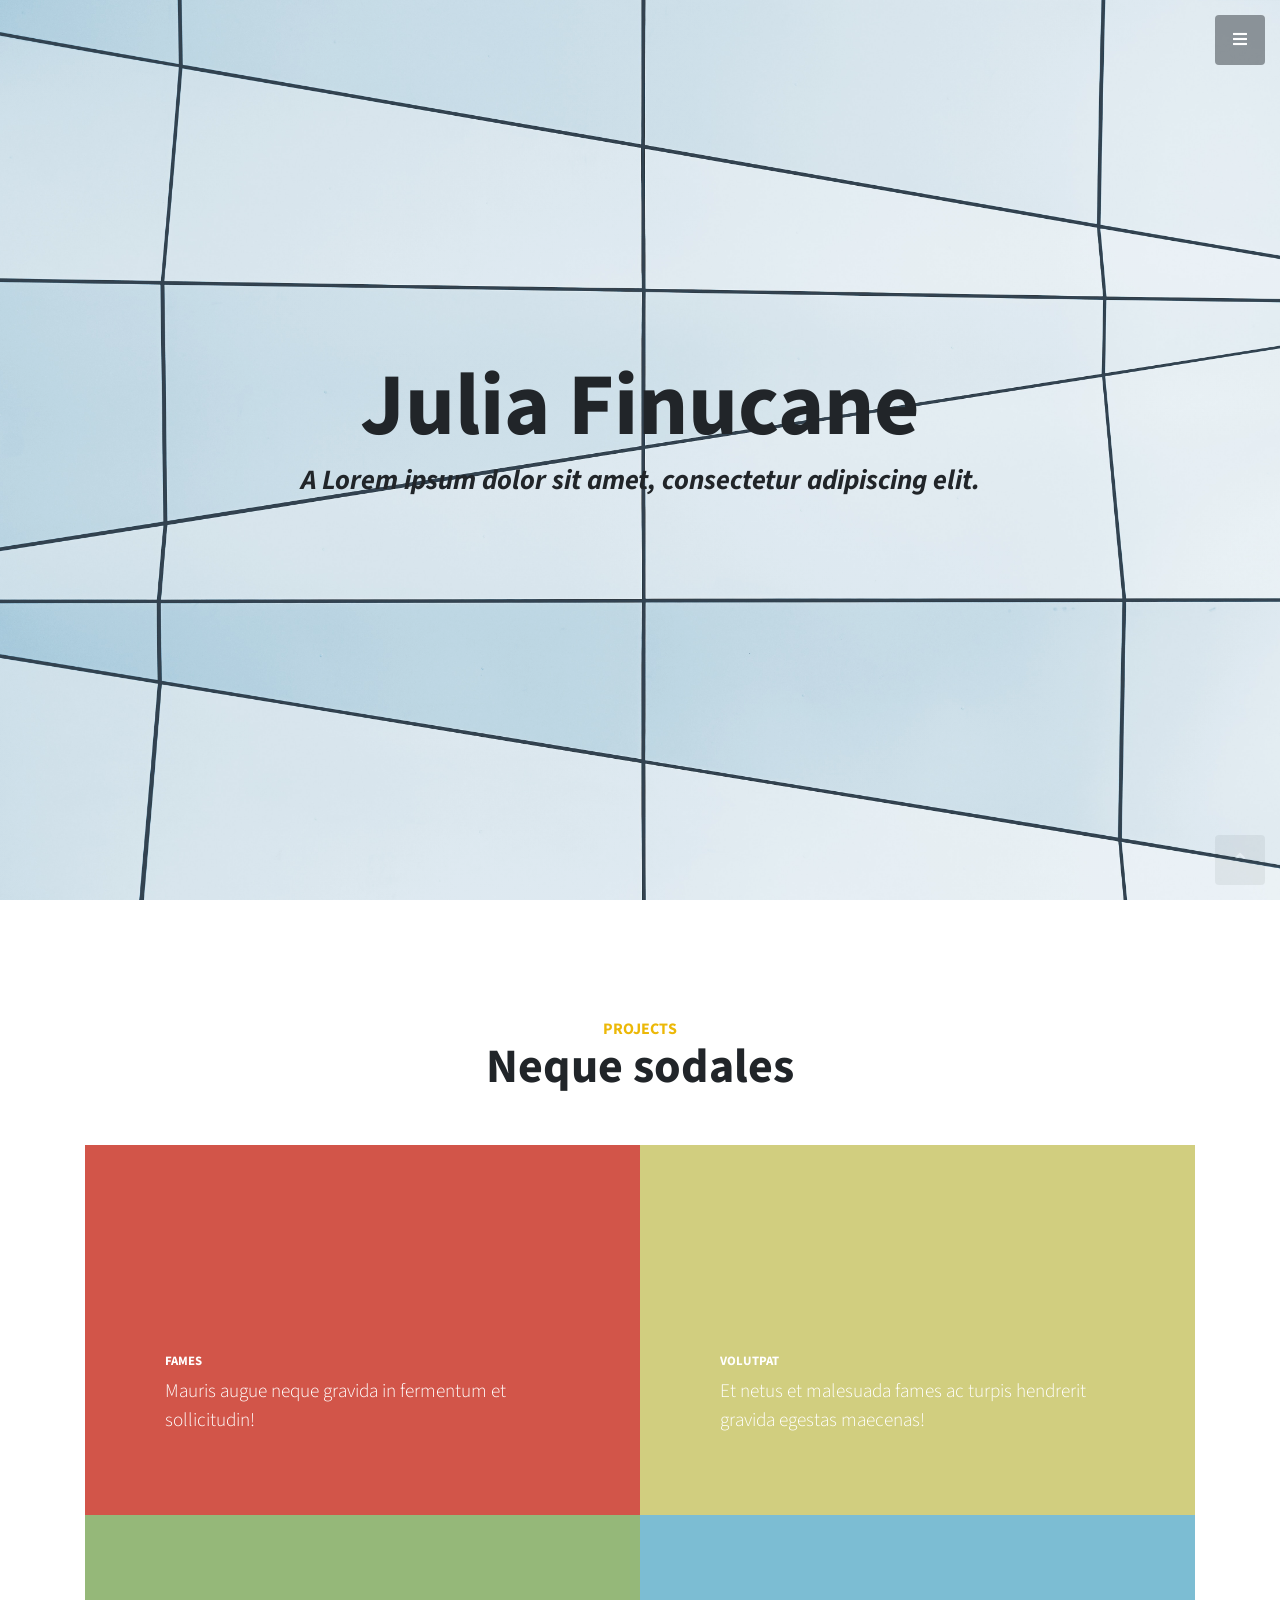
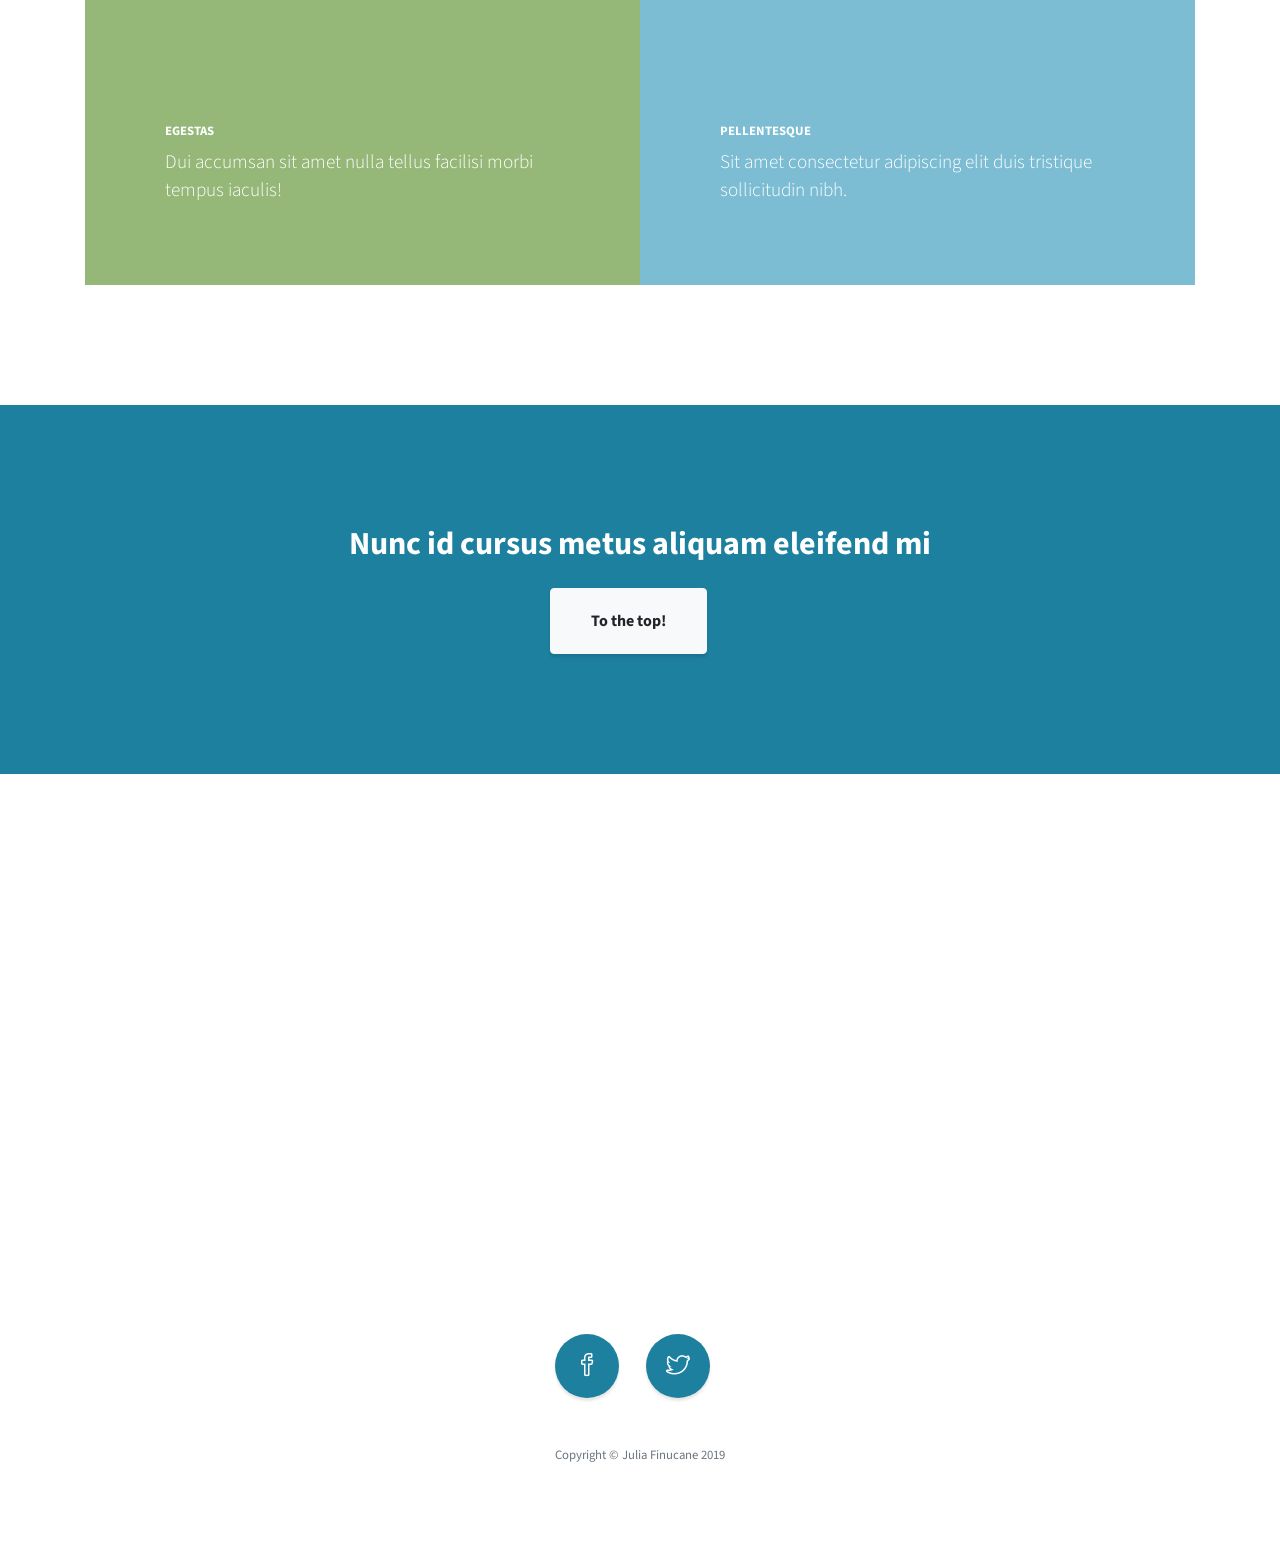
==== index.html @ ce371d5f "Update index.html" ====
<!DOCTYPE html>
<html lang="en">

<head>

  <meta charset="utf-8">
  <meta name="viewport" content="width=device-width, initial-scale=1, shrink-to-fit=no">
  <meta name="description" content="">
  <meta name="author" content="">

  <title>Julia Finucane</title>

  <!-- Bootstrap Core CSS -->
  <link href="vendor/bootstrap/css/bootstrap.min.css" rel="stylesheet">

  <!-- Custom Fonts -->
  <link href="vendor/fontawesome-free/css/all.min.css" rel="stylesheet" type="text/css">
  <link href="https://fonts.googleapis.com/css?family=Source+Sans+Pro:300,400,700,300italic,400italic,700italic" rel="stylesheet" type="text/css">
  <link href="vendor/simple-line-icons/css/simple-line-icons.css" rel="stylesheet">

  <!-- Custom CSS -->
  <link href="css/stylish-portfolio.min.css" rel="stylesheet">

</head>

<body id="page-top">

  <!-- Navigation -->
  <a class="menu-toggle rounded" href="#">
    <i class="fas fa-bars"></i>
  </a>
  <nav id="sidebar-wrapper">
    <ul class="sidebar-nav">
      <li class="sidebar-brand">
        <a class="js-scroll-trigger" href="#page-top">Julia Finucane</a>
      </li>
      <li class="sidebar-nav-item">
        <a class="js-scroll-trigger" href="#page-top">Home</a>
      </li>
      <li class="sidebar-nav-item">
        <a class="js-scroll-trigger" href="#services">Certificates</a>
      </li>
      <li class="sidebar-nav-item">
        <a class="js-scroll-trigger" href="#projects">Projects</a>
      </li>
      <li class="sidebar-nav-item">
        <a class="js-scroll-trigger" href="#contact">Contact</a>
      </li>
    </ul>
  </nav>

  <!-- Header -->
  <header class="masthead d-flex">
    <div class="container text-center my-auto">
      <h1 class="mb-1">Julia Finucane</h1>
      <h3 class="mb-5">
        <em>A Lorem ipsum dolor sit amet,
          consectetur adipiscing elit.</em>
      </h3>
    <div class="overlay"></div>
  </header>

  <!-- Projects -->
  <section class="content-section" id="projects">
    <div class="container">
      <div class="content-section-heading text-center">
        <h3 class="text-secondary mb-0">Projects</h3>
        <h2 class="mb-5">Neque sodales</h2>
      </div>
      <div class="row no-gutters">
        <div class="col-lg-6">
          <a class="portfolio-item" href="#">
            <span class="caption">
              <span class="caption-content">
                <h2>Fames</h2>
                <p class="mb-0">Mauris augue neque gravida in fermentum et sollicitudin!</p>
              </span>
            </span>
            <img class="img-fluid" src="img/portfolio-1.jpg" alt="">
          </a>
        </div>
        <div class="col-lg-6">
          <a class="portfolio-item" href="#">
            <span class="caption">
              <span class="caption-content">
                <h2>Volutpat</h2>
                <p class="mb-0">Et netus et malesuada fames ac turpis hendrerit gravida egestas maecenas!</p>
              </span>
            </span>
            <img class="img-fluid" src="img/portfolio-2.jpg" alt="">
          </a>
        </div>
        <div class="col-lg-6">
          <a class="portfolio-item" href="#">
            <span class="caption">
              <span class="caption-content">
                <h2>Egestas</h2>
                <p class="mb-0">Dui accumsan sit amet nulla tellus facilisi morbi tempus iaculis!</p>
              </span>
            </span>
            <img class="img-fluid" src="img/portfolio-3.jpg" alt="">
          </a>
        </div>
        <div class="col-lg-6">
          <a class="portfolio-item" href="#">
            <span class="caption">
              <span class="caption-content">
                <h2>Pellentesque</h2>
                <p class="mb-0">Sit amet consectetur adipiscing elit duis tristique sollicitudin nibh.</p>
              </span>
            </span>
            <img class="img-fluid" src="img/portfolio-4.jpg" alt="">
          </a>
        </div>
      </div>
    </div>
  </section>

  <!-- Call to Action -->
  <section class="content-section bg-primary text-white">
    <div class="container text-center">
      <h2 class="mb-4">Nunc id cursus metus aliquam eleifend mi</h2>
      <a href="#" class="btn btn-xl btn-light mr-4">To the top!</a>
    </div>
  </section>

  <!-- Map -->
  <section id="contact" class="map">
    <iframe width="100%" height="100%" frameborder="0" scrolling="no" marginheight="0" marginwidth="0" src="https://www.google.com/maps/embed?pb=!1m14!1m8!1m3!1d8136.848868823616!2d18.0581441!3d59.3461053!3m2!1i1024!2i768!4f13.1!3m3!1m2!1s0x0%3A0xe531e25988e5948e!2sMedieinstitutet!5e0!3m2!1sen!2sse!4v1567956044435!5m2!1sen!2sse"></iframe>
    <br />
    <small>
      <a href="https://maps.google.com/maps?f=q&amp;source=embed&amp;hl=en&amp;geocode=&amp;q=Twitter,+Inc.,+Market+Street,+San+Francisco,+CA&amp;aq=0&amp;oq=twitter&amp;sll=28.659344,-81.187888&amp;sspn=0.128789,0.264187&amp;ie=UTF8&amp;hq=Twitter,+Inc.,+Market+Street,+San+Francisco,+CA&amp;t=m&amp;z=15&amp;iwloc=A"></a>
    </small>
  </section>

  <!-- Footer -->
  <footer class="footer text-center">
    <div class="container">
      <ul class="list-inline mb-5">
        <li class="list-inline-item">
          <a class="social-link rounded-circle text-white mr-3" href="https://www.facebook.com/medieinstitutet" target="_blank">
            <i class="icon-social-facebook"></i>
          </a>
        </li>
        <li class="list-inline-item">
          <a class="social-link rounded-circle text-white mr-3" href="https://twitter.com/medieinstitutet?lang=en" target="_blank">
            <i class="icon-social-twitter"></i>
          </a>
      </ul>
      <p class="text-muted small mb-0">Copyright &copy; Julia Finucane 2019</p>
    </div>
  </footer>

  <!-- Scroll to Top Button-->
  <a class="scroll-to-top rounded js-scroll-trigger" href="#page-top">
    <i class="fas fa-angle-up"></i>
  </a>

  <!-- Bootstrap core JavaScript -->
  <script src="vendor/jquery/jquery.min.js"></script>
  <script src="vendor/bootstrap/js/bootstrap.bundle.min.js"></script>

  <!-- Plugin JavaScript -->
  <script src="vendor/jquery-easing/jquery.easing.min.js"></script>

  <!-- Custom scripts for this template -->
  <script src="js/stylish-portfolio.min.js"></script>

</body>

</html>
---- css/stylish-portfolio.min.css ----
/*!
 * Start Bootstrap - Stylish Portfolio v5.0.6 (https://startbootstrap.com/template-overviews/stylish-portfolio)
 * Copyright 2013-2019 Start Bootstrap
 * Licensed under MIT (https://github.com/BlackrockDigital/startbootstrap-stylish-portfolio/blob/master/LICENSE)
 */body,html{width:100%;height:100%}body{font-family:'Source Sans Pro'}.btn-xl{padding:1.25rem 2.5rem}.content-section{padding-top:7.5rem;padding-bottom:7.5rem}.content-section-heading h2{font-size:3rem}.content-section-heading h3{font-size:1rem;text-transform:uppercase}h1,h2,h3,h4,h5,h6{font-weight:700}.text-faded{color:rgba(255,255,255,.7)}.map{height:30rem}@media (max-width:992px){.map{height:75%}}.map iframe{pointer-events:none}.scroll-to-top{position:fixed;right:15px;bottom:15px;display:none;width:50px;height:50px;text-align:center;color:#fff;background:rgba(52,58,64,.5);line-height:45px}.scroll-to-top:focus,.scroll-to-top:hover{color:#fff}.scroll-to-top:hover{background:#343a40}.scroll-to-top i{font-weight:800}.masthead{min-height:30rem;position:relative;display:table;width:100%;height:auto;padding-top:8rem;padding-bottom:8rem;background:-webkit-gradient(linear,left top,right top,from(rgba(255,255,255,.1)),to(rgba(255,255,255,.1))),url(../img/bg-masthead.jpg);background:linear-gradient(90deg,rgba(255,255,255,.1) 0,rgba(255,255,255,.1) 100%),url(../img/bg-masthead.jpg);background-position:center center;background-repeat:no-repeat;background-size:cover}.masthead h1{font-size:4rem;margin:0;padding:0}@media (min-width:992px){.masthead{height:100vh}.masthead h1{font-size:5.5rem}}#sidebar-wrapper{position:fixed;z-index:2;right:0;width:250px;height:100%;-webkit-transition:all .4s ease 0s;transition:all .4s ease 0s;-webkit-transform:translateX(250px);transform:translateX(250px);background:#1d809f;border-left:1px solid rgba(255,255,255,.1)}.sidebar-nav{position:absolute;top:0;width:250px;margin:0;padding:0;list-style:none}.sidebar-nav li.sidebar-nav-item a{display:block;text-decoration:none;color:#fff;padding:15px}.sidebar-nav li a:hover{text-decoration:none;color:#fff;background:rgba(255,255,255,.2)}.sidebar-nav li a:active,.sidebar-nav li a:focus{text-decoration:none}.sidebar-nav>.sidebar-brand{font-size:1.2rem;background:rgba(52,58,64,.1);height:80px;line-height:50px;padding-top:15px;padding-bottom:15px;padding-left:15px}.sidebar-nav>.sidebar-brand a{color:#fff}.sidebar-nav>.sidebar-brand a:hover{color:#fff;background:0 0}#sidebar-wrapper.active{right:250px;width:250px;-webkit-transition:all .4s ease 0s;transition:all .4s ease 0s}.menu-toggle{position:fixed;right:15px;top:15px;width:50px;height:50px;text-align:center;color:#fff;background:rgba(52,58,64,.5);line-height:50px;z-index:999}.menu-toggle:focus,.menu-toggle:hover{color:#fff}.menu-toggle:hover{background:#343a40}.service-icon{background-color:#fff;color:#1d809f;height:7rem;width:7rem;display:block;line-height:7.5rem;font-size:2.25rem;-webkit-box-shadow:0 3px 3px 0 rgba(0,0,0,.1);box-shadow:0 3px 3px 0 rgba(0,0,0,.1)}.callout{padding:15rem 0;background:-webkit-gradient(linear,left top,right top,from(rgba(255,255,255,.1)),to(rgba(255,255,255,.1))),url(../img/bg-callout.jpg);background:linear-gradient(90deg,rgba(255,255,255,.1) 0,rgba(255,255,255,.1) 100%),url(../img/bg-callout.jpg);background-position:center center;background-repeat:no-repeat;background-size:cover}.callout h2{font-size:3.5rem;font-weight:700;display:block;max-width:30rem}.portfolio-item{display:block;position:relative;overflow:hidden;max-width:530px;margin:auto auto 1rem}.portfolio-item .caption{display:-webkit-box;display:-ms-flexbox;display:flex;height:100%;width:100%;background-color:rgba(33,37,41,.2);position:absolute;top:0;bottom:0;z-index:1}.portfolio-item .caption .caption-content{color:#fff;margin:auto 2rem 2rem}.portfolio-item .caption .caption-content h2{font-size:.8rem;text-transform:uppercase}.portfolio-item .caption .caption-content p{font-weight:300;font-size:1.2rem}@media (min-width:992px){.portfolio-item{max-width:none;margin:0}.portfolio-item .caption{-webkit-transition:-webkit-clip-path .25s ease-out,background-color .7s;-webkit-clip-path:inset(0);clip-path:inset(0)}.portfolio-item .caption .caption-content{-webkit-transition:opacity .25s;transition:opacity .25s;margin-left:5rem;margin-right:5rem;margin-bottom:5rem}.portfolio-item img{-webkit-transition:-webkit-clip-path .25s ease-out;-webkit-clip-path:inset(-1px);clip-path:inset(-1px)}.portfolio-item:hover img{-webkit-clip-path:inset(2rem);clip-path:inset(2rem)}.portfolio-item:hover .caption{background-color:rgba(29,128,159,.9);-webkit-clip-path:inset(2rem);clip-path:inset(2rem)}}footer.footer{padding-top:5rem;padding-bottom:5rem}footer.footer .social-link{display:block;height:4rem;width:4rem;line-height:4.3rem;font-size:1.5rem;background-color:#1d809f;-webkit-transition:background-color .15s ease-in-out;transition:background-color .15s ease-in-out;-webkit-box-shadow:0 3px 3px 0 rgba(0,0,0,.1);box-shadow:0 3px 3px 0 rgba(0,0,0,.1)}footer.footer .social-link:hover{background-color:#155d74;text-decoration:none}a{color:#1d809f}a:active,a:focus,a:hover{color:#155d74}.btn-primary{background-color:#1d809f!important;border-color:#1d809f!important;color:#fff!important}.btn-primary:active,.btn-primary:focus,.btn-primary:hover{background-color:#155d74!important;border-color:#155d74!important}.btn-secondary{background-color:#ecb807!important;border-color:#ecb807!important;color:#fff!important}.btn-secondary:active,.btn-secondary:focus,.btn-secondary:hover{background-color:#ba9106!important;border-color:#ba9106!important}.btn-dark{color:#fff!important}.btn{-webkit-box-shadow:0 3px 3px 0 rgba(0,0,0,.1);box-shadow:0 3px 3px 0 rgba(0,0,0,.1);font-weight:700}.bg-primary{background-color:#1d809f!important}.text-primary{color:#1d809f!important}.text-secondary{color:#ecb807!important}
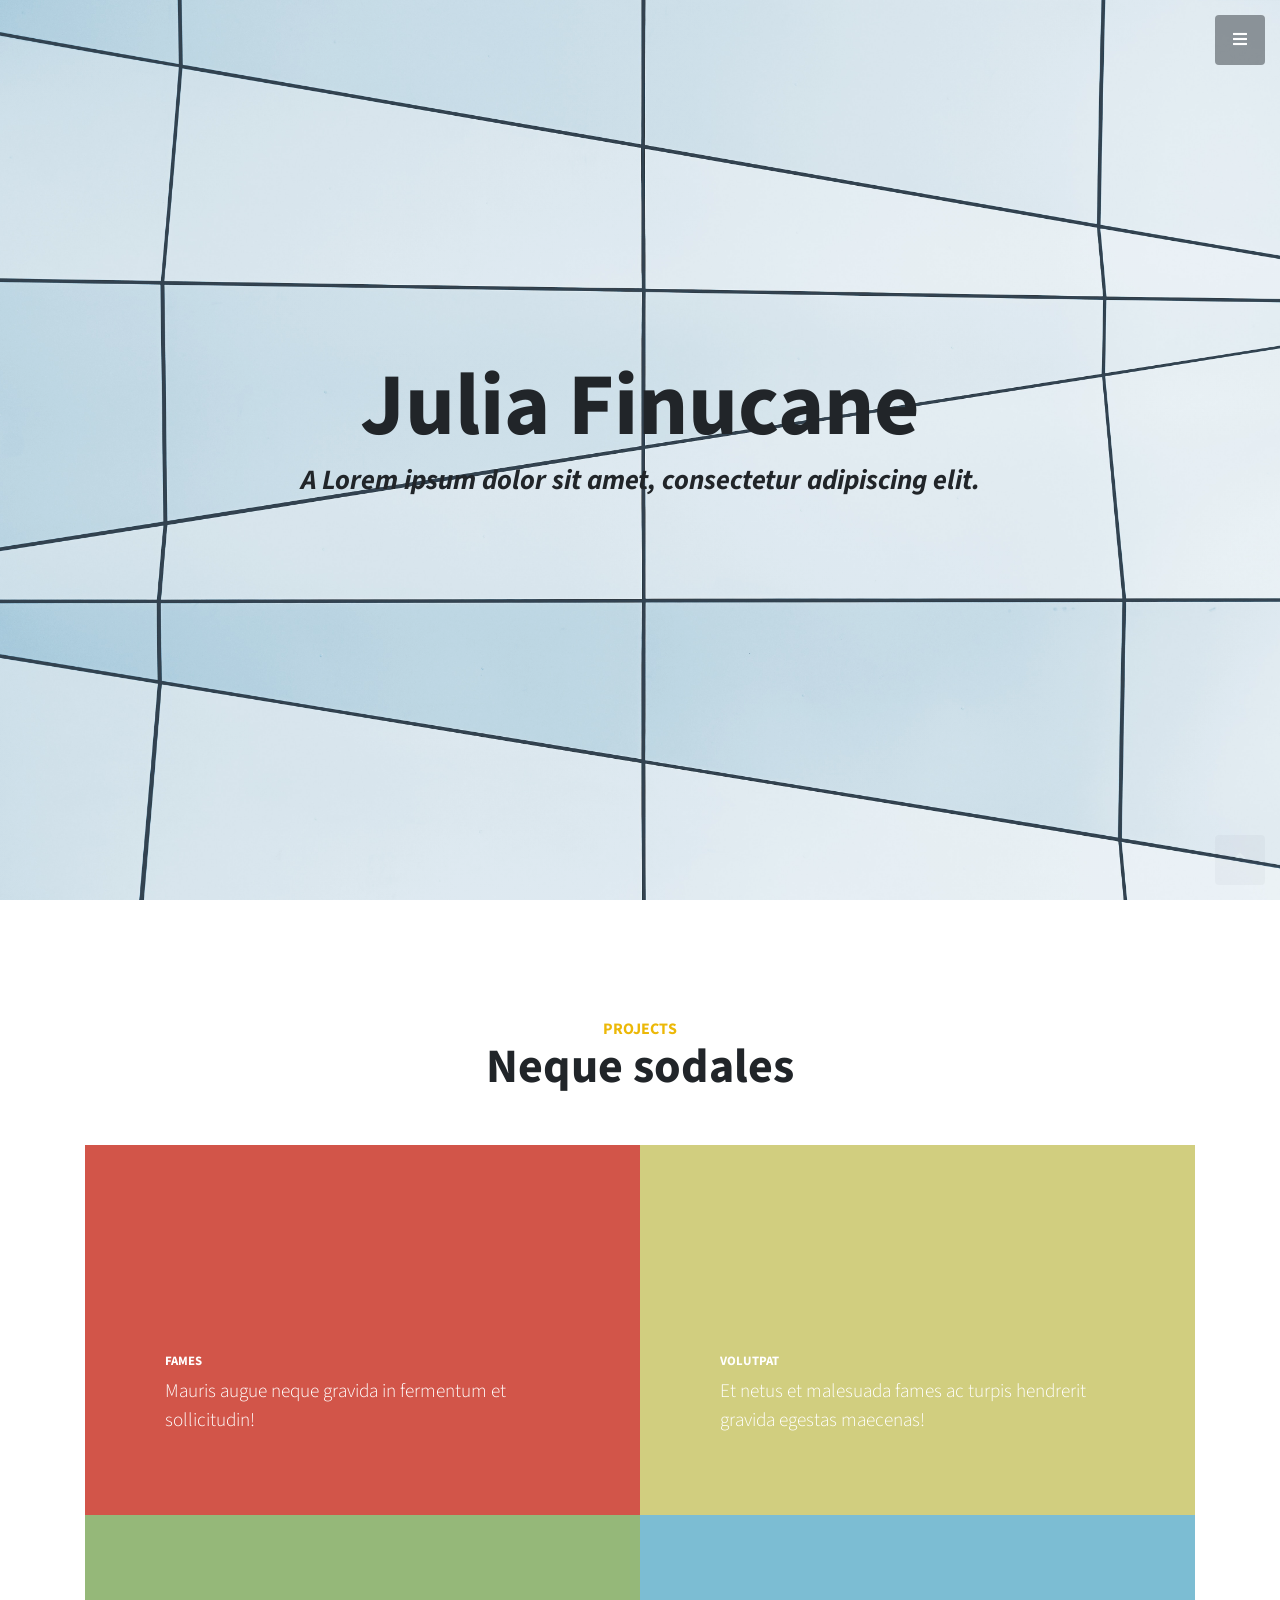
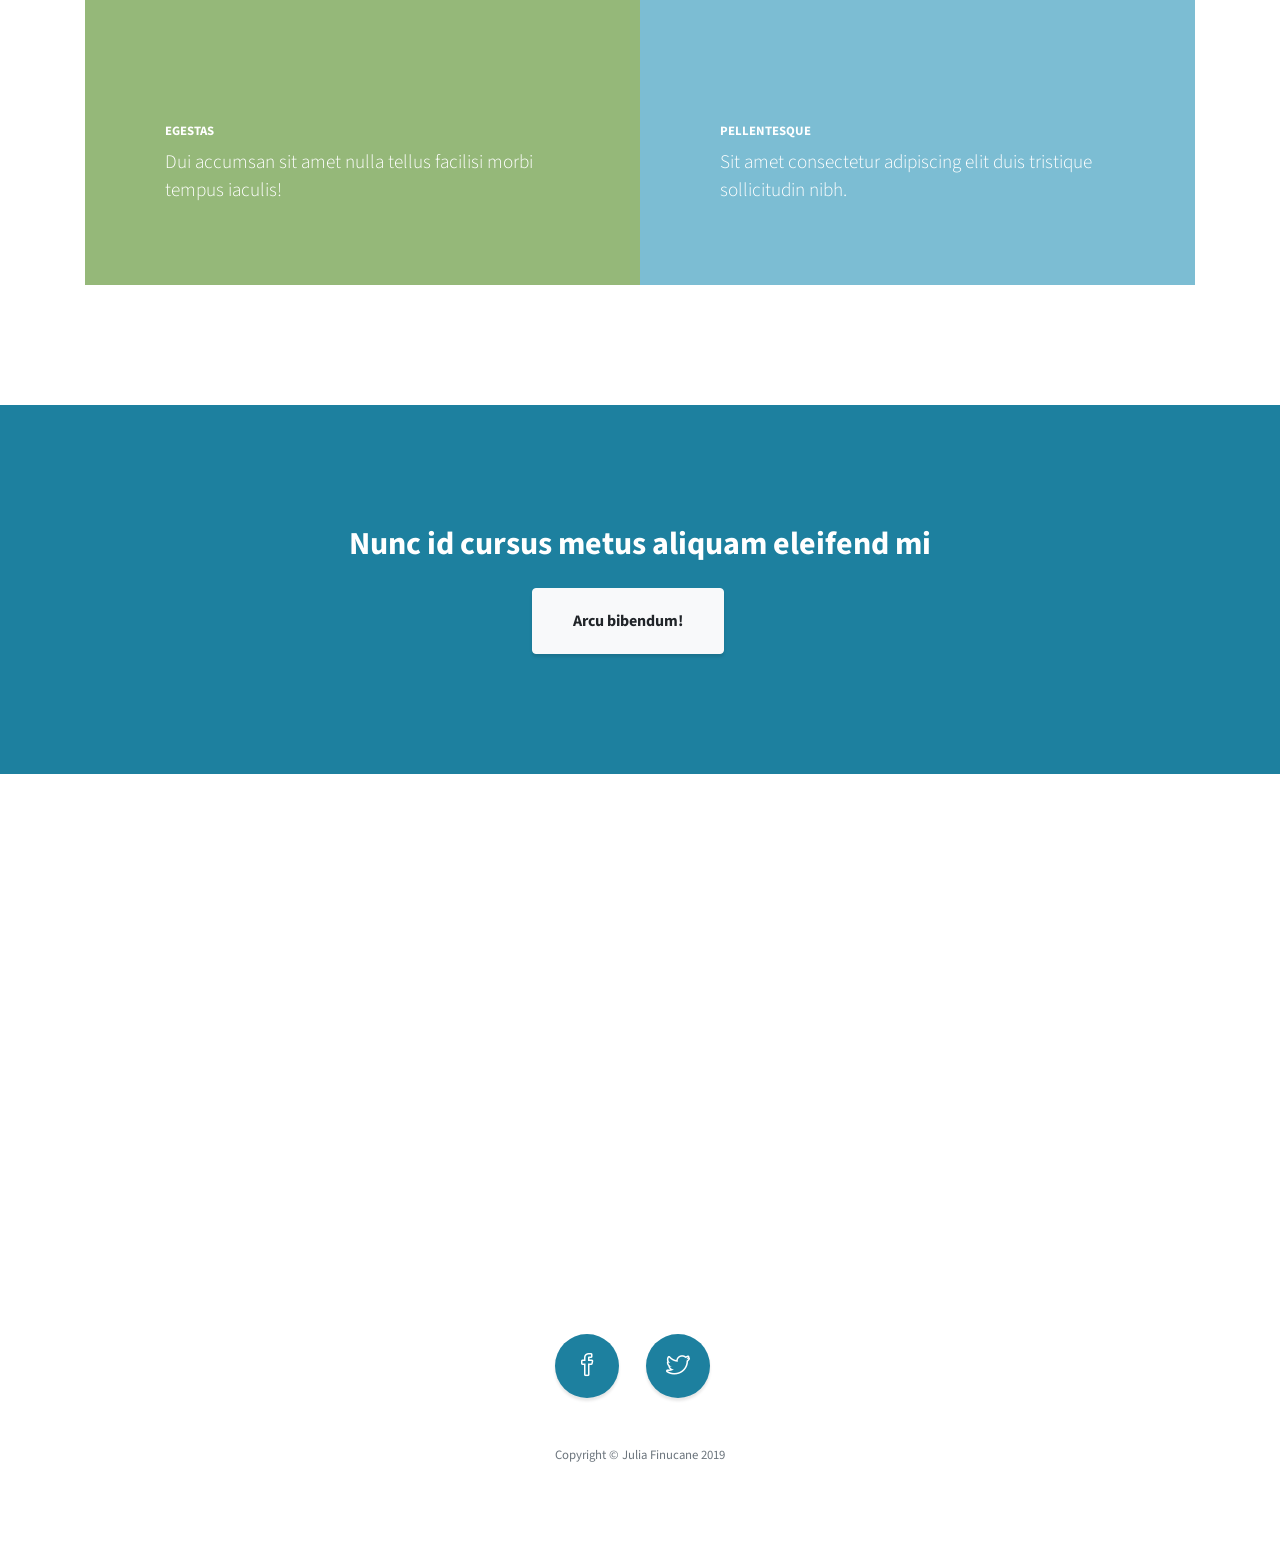
==== commit cff46aea: "Update index.html" ====
--- a/index.html
+++ b/index.html
@@ -120,7 +120,7 @@
   <section class="content-section bg-primary text-white">
     <div class="container text-center">
       <h2 class="mb-4">Nunc id cursus metus aliquam eleifend mi</h2>
-      <a href="#" class="btn btn-xl btn-light mr-4">To the top!</a>
+      <a href="https://giphy.com/gifs/3ornjSZp9jUtEFlsL6/fullscreen" class="btn btn-xl btn-light mr-4">Arcu bibendum!</a>
     </div>
   </section>
 
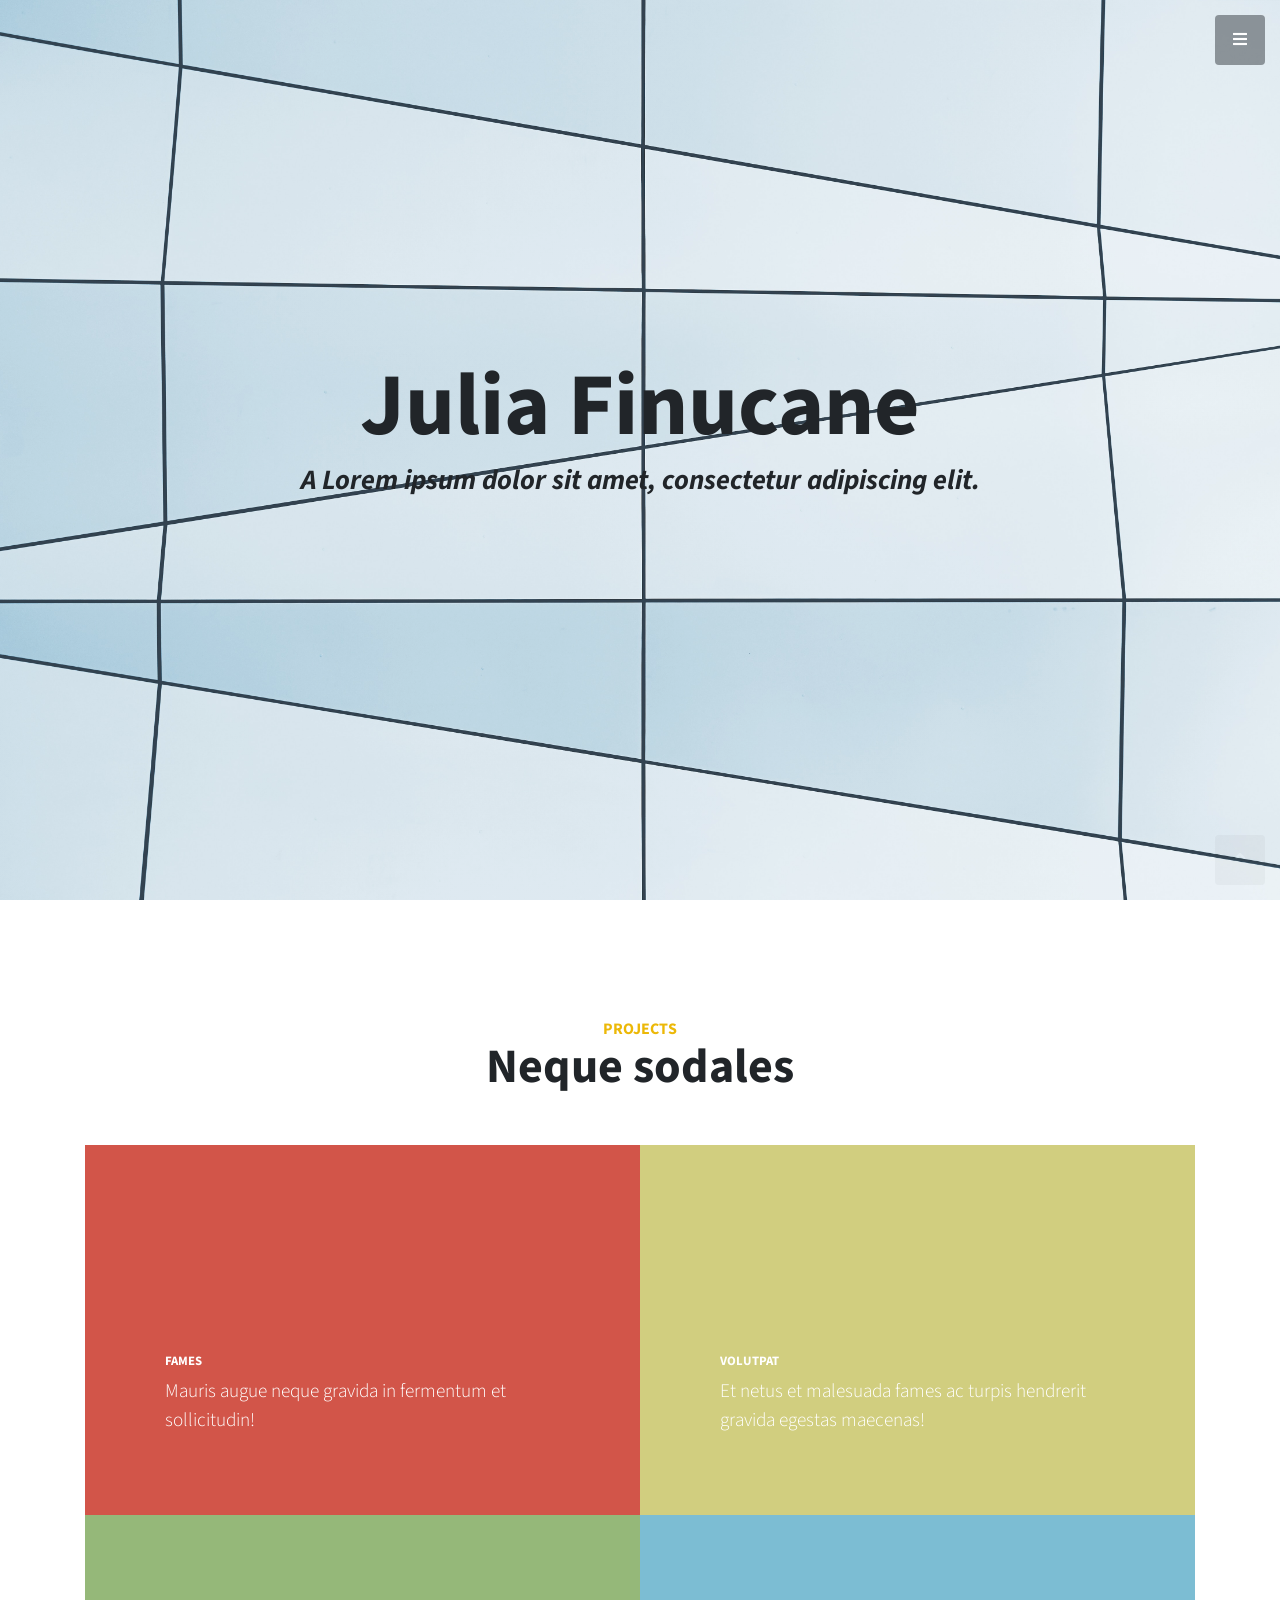
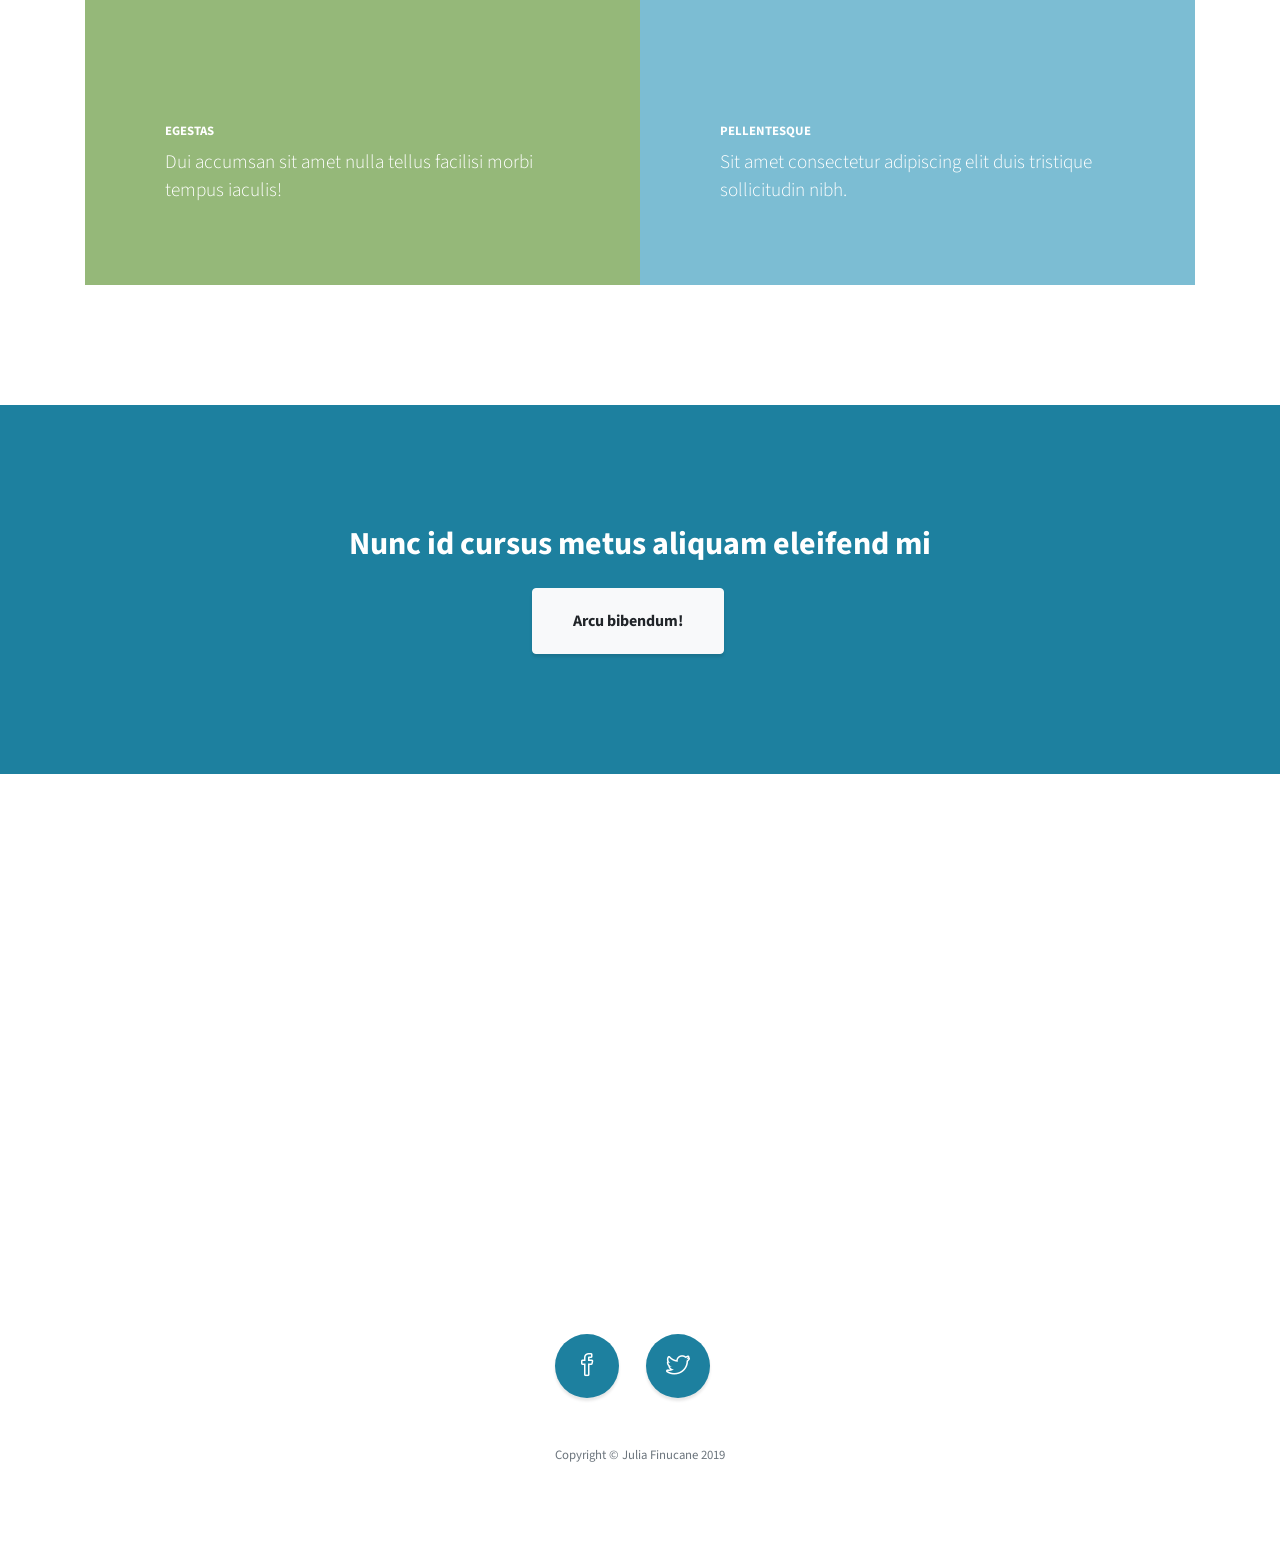
==== commit 927e54fc: "Update index.html" ====
--- a/index.html
+++ b/index.html
@@ -120,7 +120,9 @@
   <section class="content-section bg-primary text-white">
     <div class="container text-center">
       <h2 class="mb-4">Nunc id cursus metus aliquam eleifend mi</h2>
-      <a href="https://giphy.com/gifs/3ornjSZp9jUtEFlsL6/fullscreen" class="btn btn-xl btn-light mr-4">Arcu bibendum!</a>
+      <a href="https://giphy.com/gifs/3ornjSZp9jUtEFlsL6/fullscreen"
+      target="_blank"
+      class="btn btn-xl btn-light mr-4">Arcu bibendum!</a>
     </div>
   </section>
 
@@ -138,12 +140,14 @@
     <div class="container">
       <ul class="list-inline mb-5">
         <li class="list-inline-item">
-          <a class="social-link rounded-circle text-white mr-3" href="https://www.facebook.com/medieinstitutet" target="_blank">
+          <a class="social-link rounded-circle text-white mr-3" href="https://www.facebook.com/medieinstitutet"
+          target="_blank">
             <i class="icon-social-facebook"></i>
           </a>
         </li>
         <li class="list-inline-item">
-          <a class="social-link rounded-circle text-white mr-3" href="https://twitter.com/medieinstitutet?lang=en" target="_blank">
+          <a class="social-link rounded-circle text-white mr-3" href="https://twitter.com/medieinstitutet?lang=en"
+          target="_blank">
             <i class="icon-social-twitter"></i>
           </a>
       </ul>
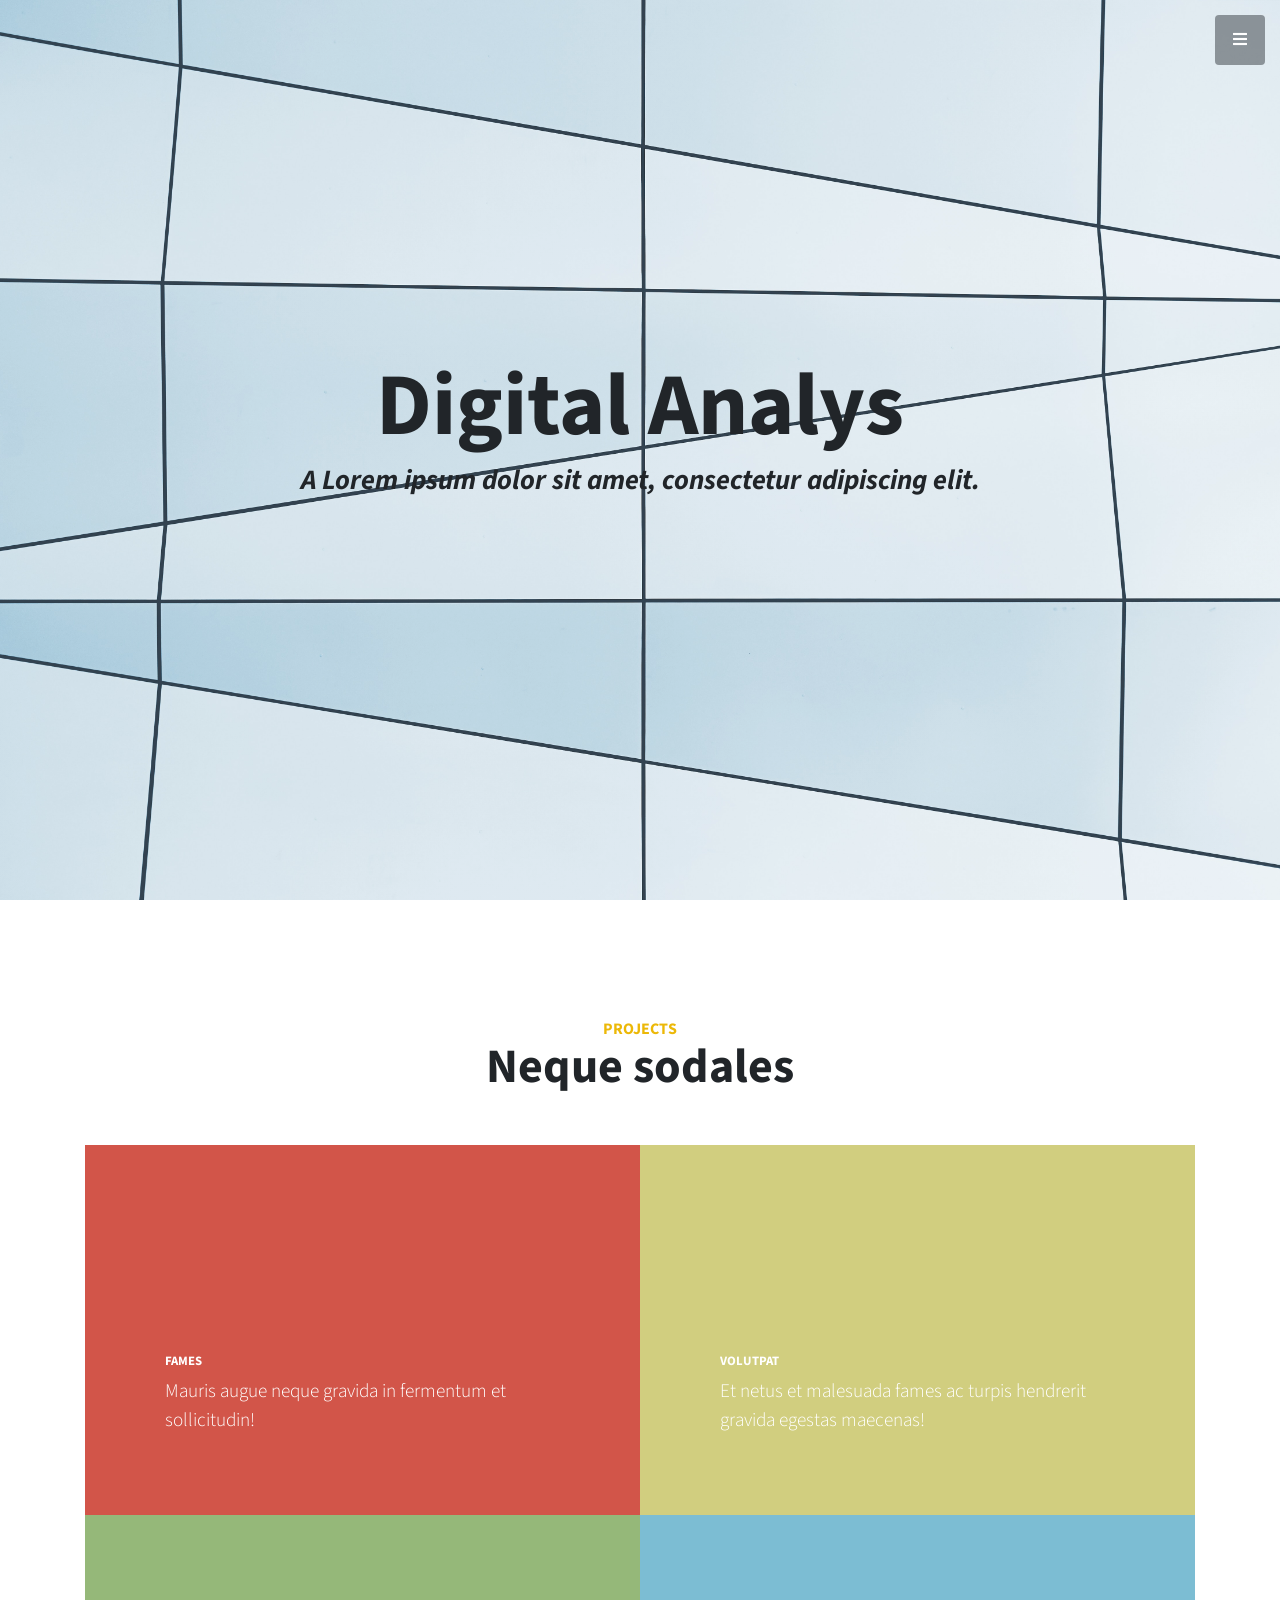
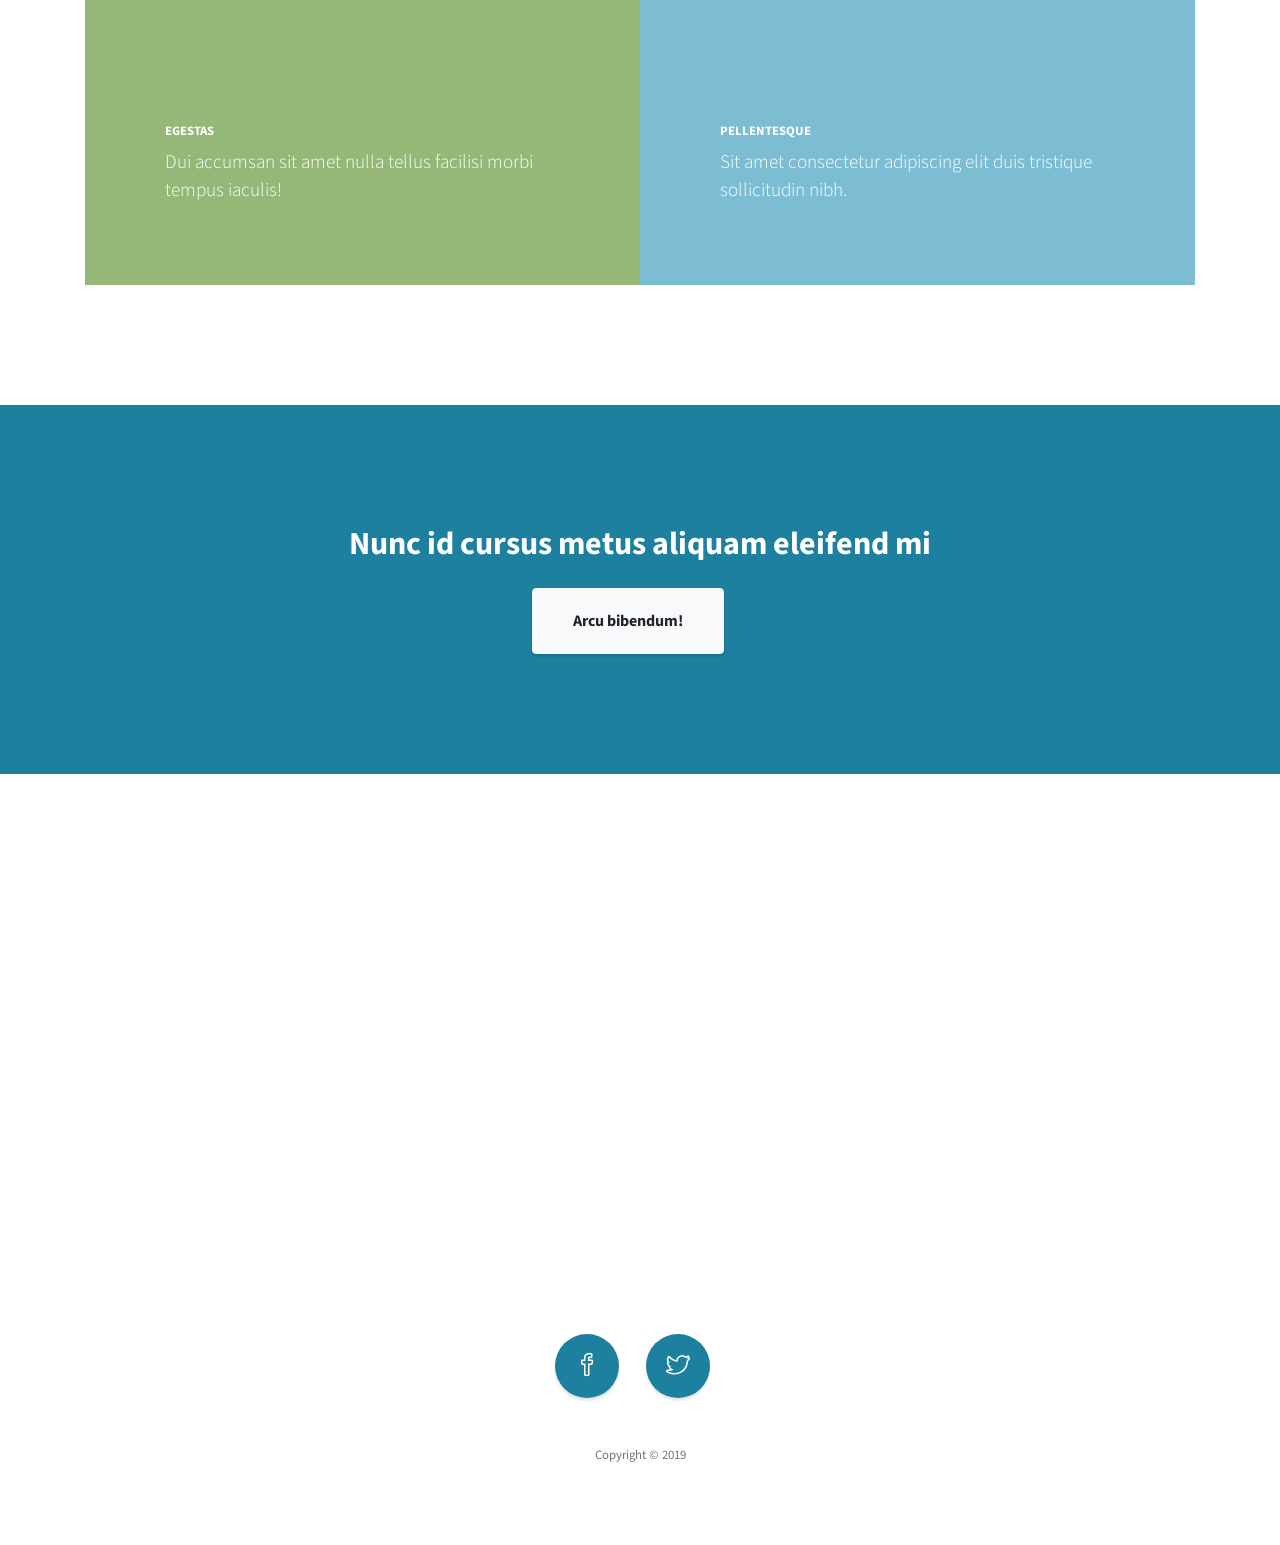
==== commit e10fed58: "Update index.html" ====
--- a/index.html
+++ b/index.html
@@ -8,7 +8,7 @@
   <meta name="description" content="">
   <meta name="author" content="">
 
-  <title>Julia Finucane</title>
+  <title>Digital Analys </title>
 
   <!-- Bootstrap Core CSS -->
   <link href="vendor/bootstrap/css/bootstrap.min.css" rel="stylesheet">
@@ -32,7 +32,7 @@
   <nav id="sidebar-wrapper">
     <ul class="sidebar-nav">
       <li class="sidebar-brand">
-        <a class="js-scroll-trigger" href="#page-top">Julia Finucane</a>
+        <a class="js-scroll-trigger" href="#page-top">Digital Analys</a>
       </li>
       <li class="sidebar-nav-item">
         <a class="js-scroll-trigger" href="#page-top">Home</a>
@@ -52,7 +52,7 @@
   <!-- Header -->
   <header class="masthead d-flex">
     <div class="container text-center my-auto">
-      <h1 class="mb-1">Julia Finucane</h1>
+      <h1 class="mb-1">Digital Analys</h1>
       <h3 class="mb-5">
         <em>A Lorem ipsum dolor sit amet,
           consectetur adipiscing elit.</em>
@@ -151,7 +151,7 @@
             <i class="icon-social-twitter"></i>
           </a>
       </ul>
-      <p class="text-muted small mb-0">Copyright &copy; Julia Finucane 2019</p>
+      <p class="text-muted small mb-0">Copyright &copy; 2019</p>
     </div>
   </footer>
 
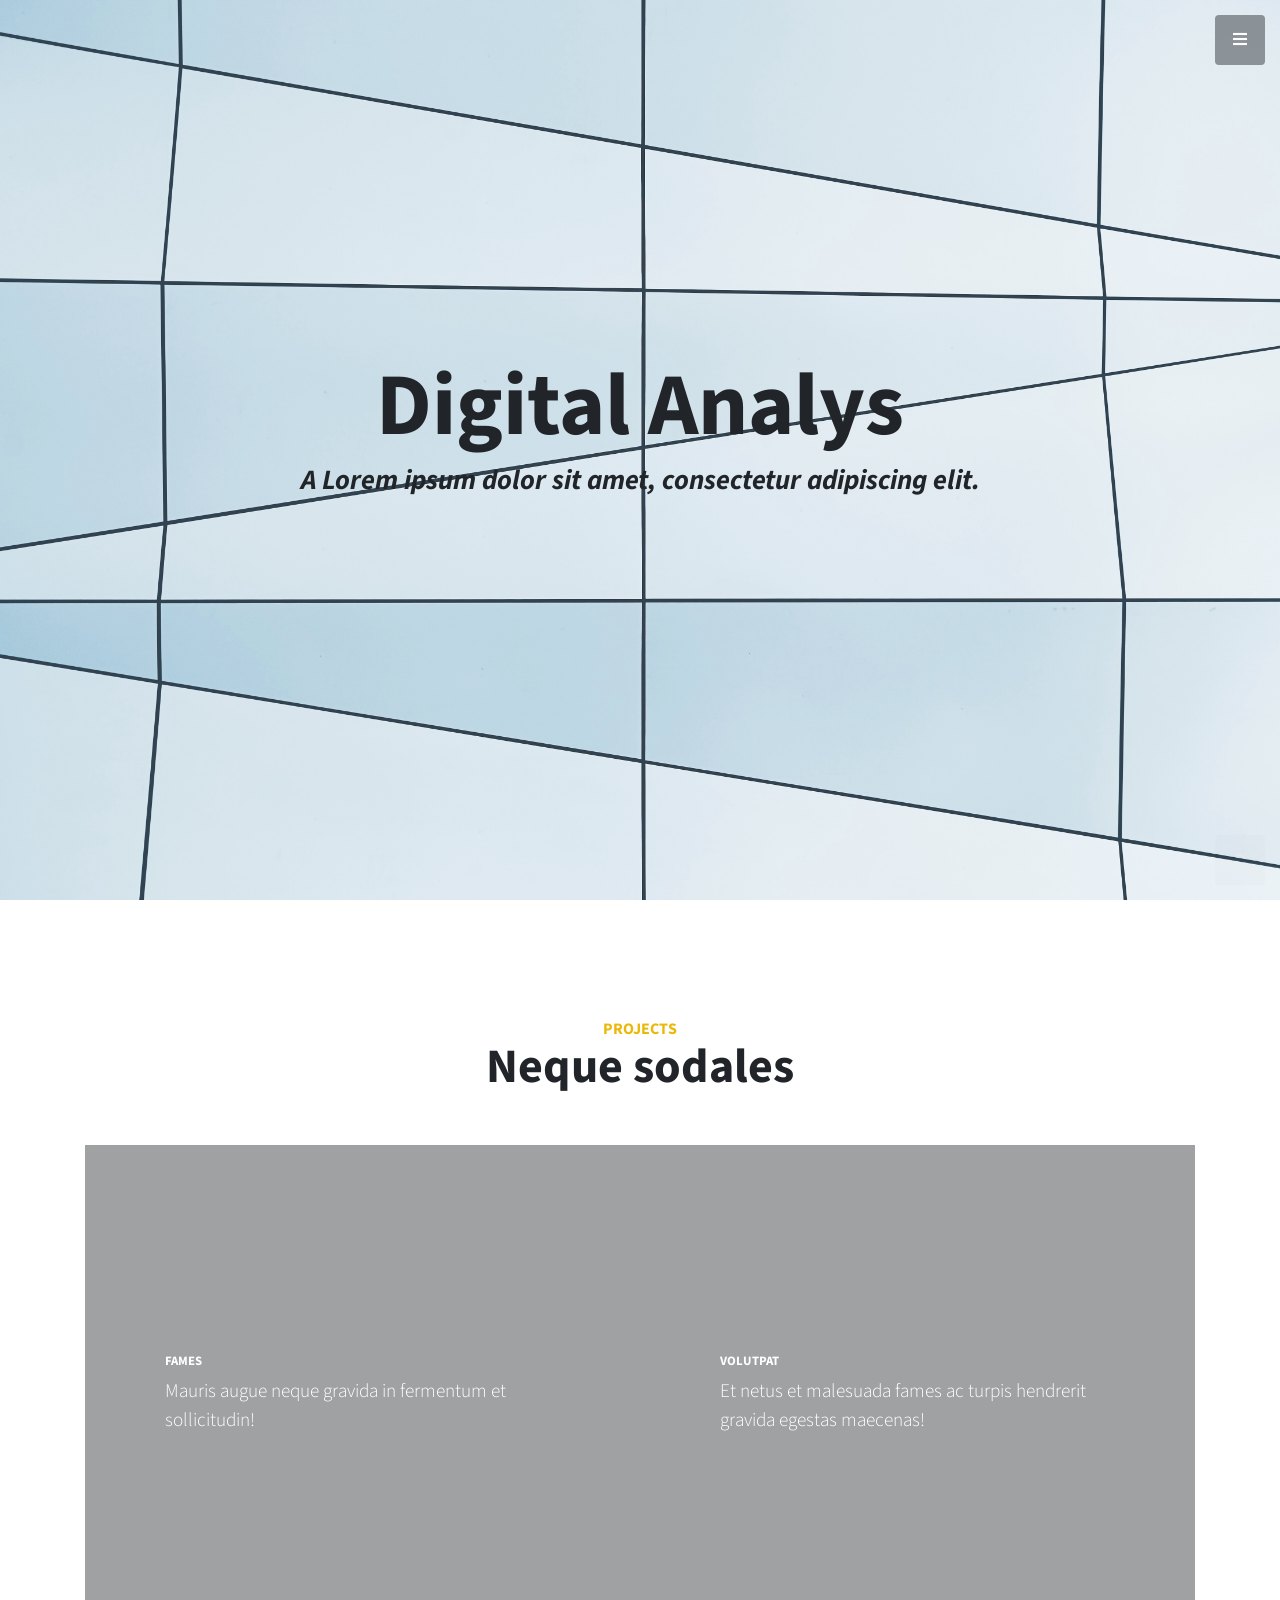
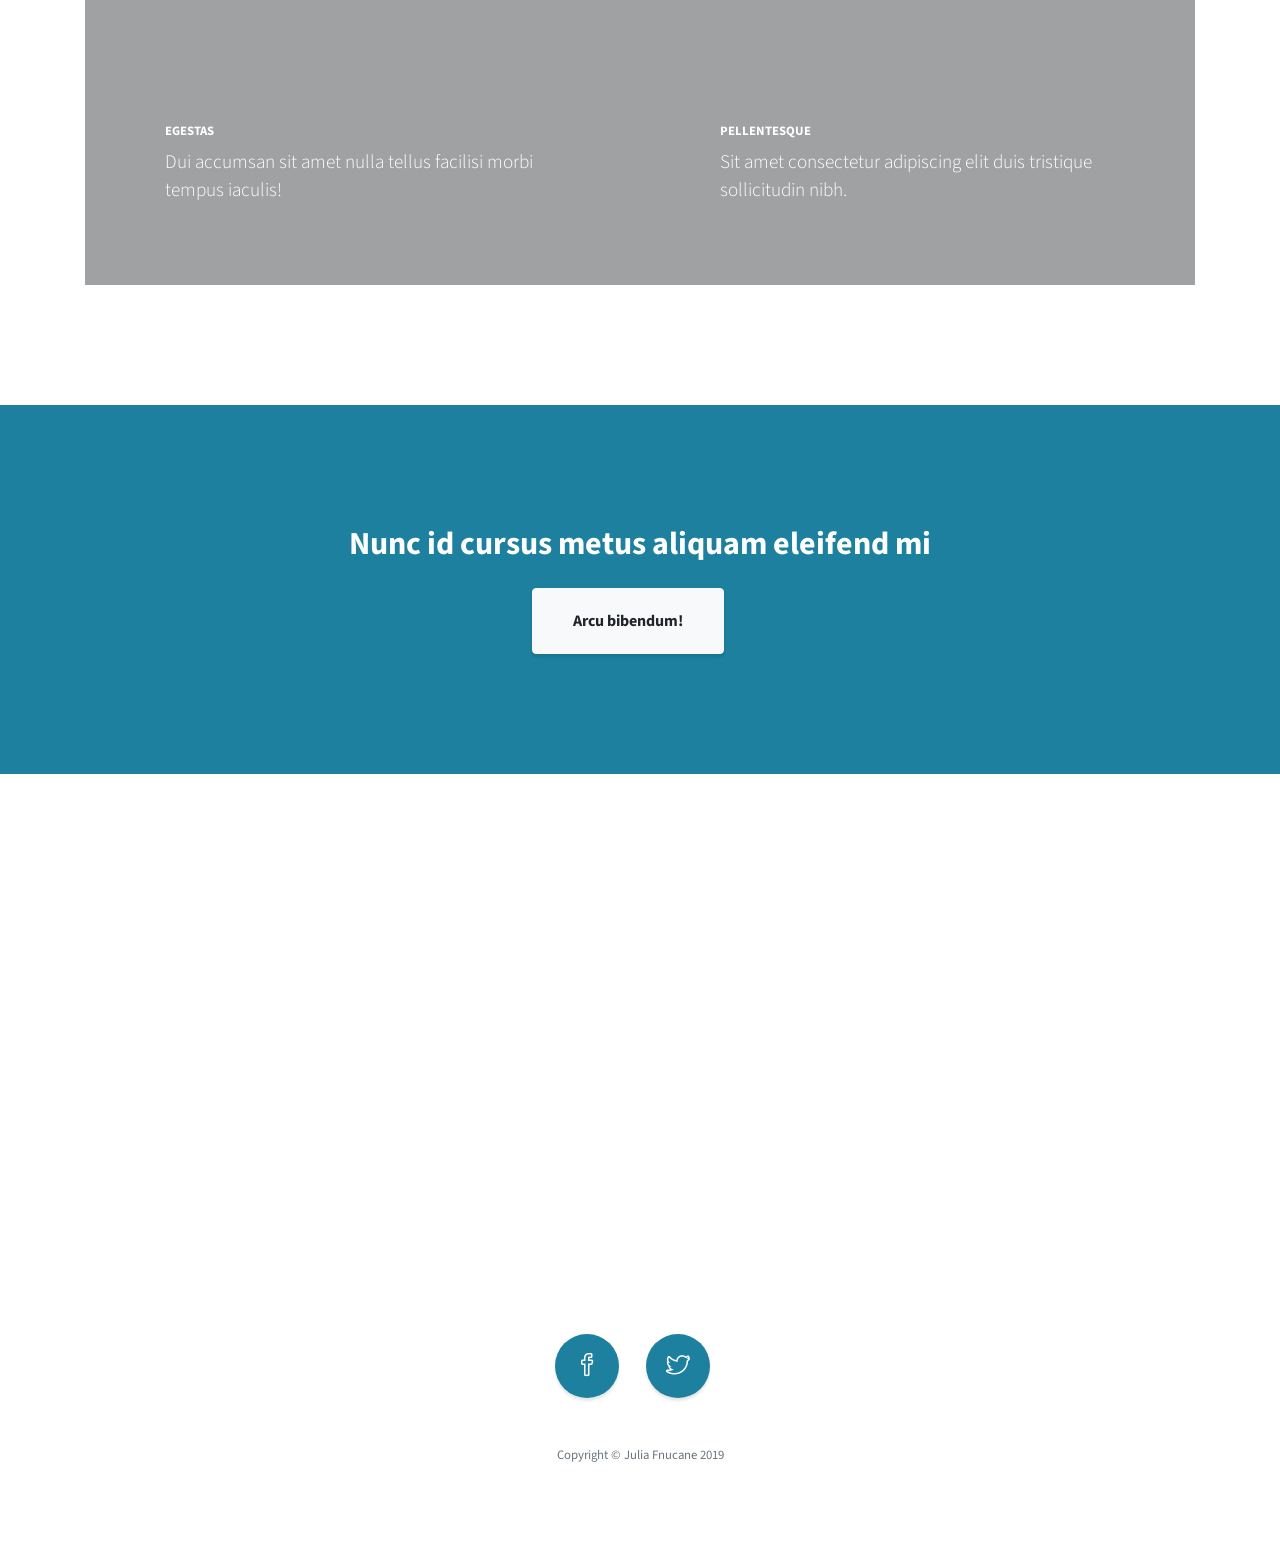
==== commit f5a0d7c3: "update" ====
--- a/index.html
+++ b/index.html
@@ -151,7 +151,7 @@
             <i class="icon-social-twitter"></i>
           </a>
       </ul>
-      <p class="text-muted small mb-0">Copyright &copy; 2019</p>
+      <p class="text-muted small mb-0">Copyright &copy; Julia Fnucane 2019</p>
     </div>
   </footer>
 
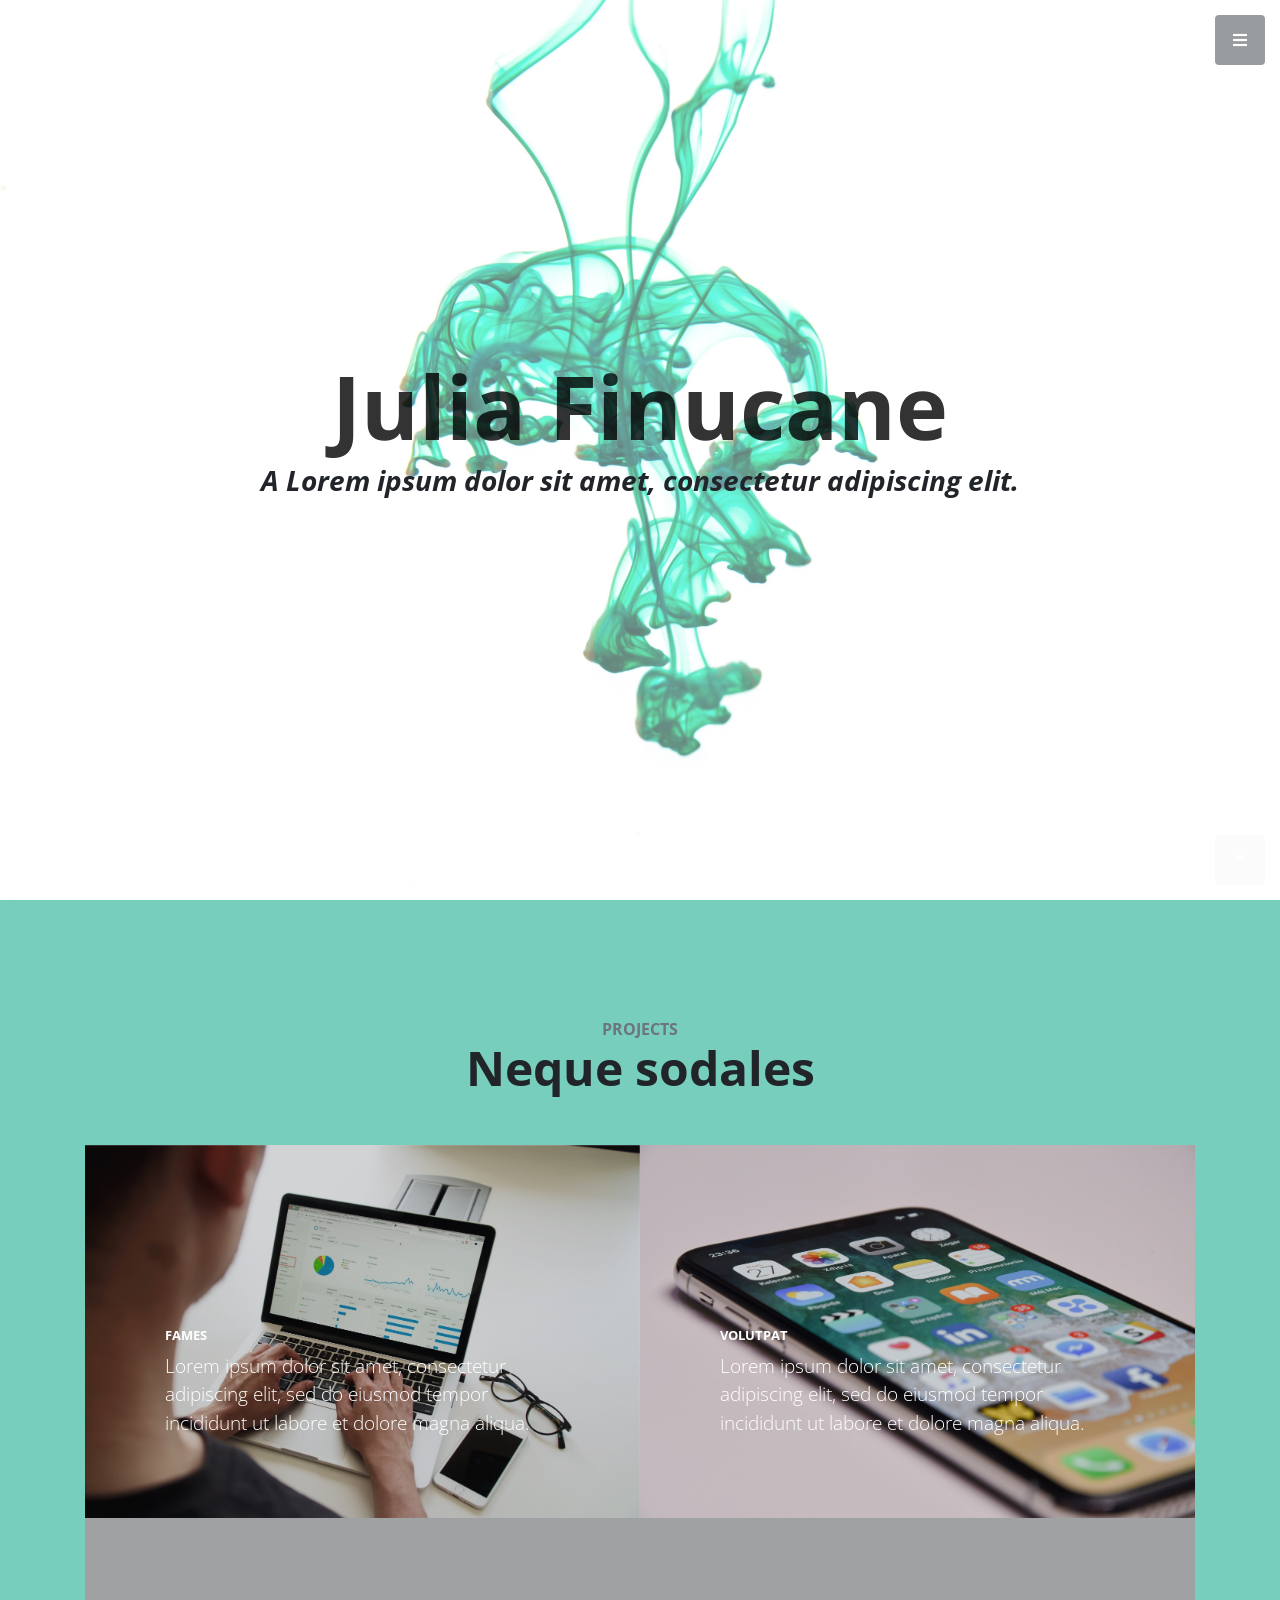
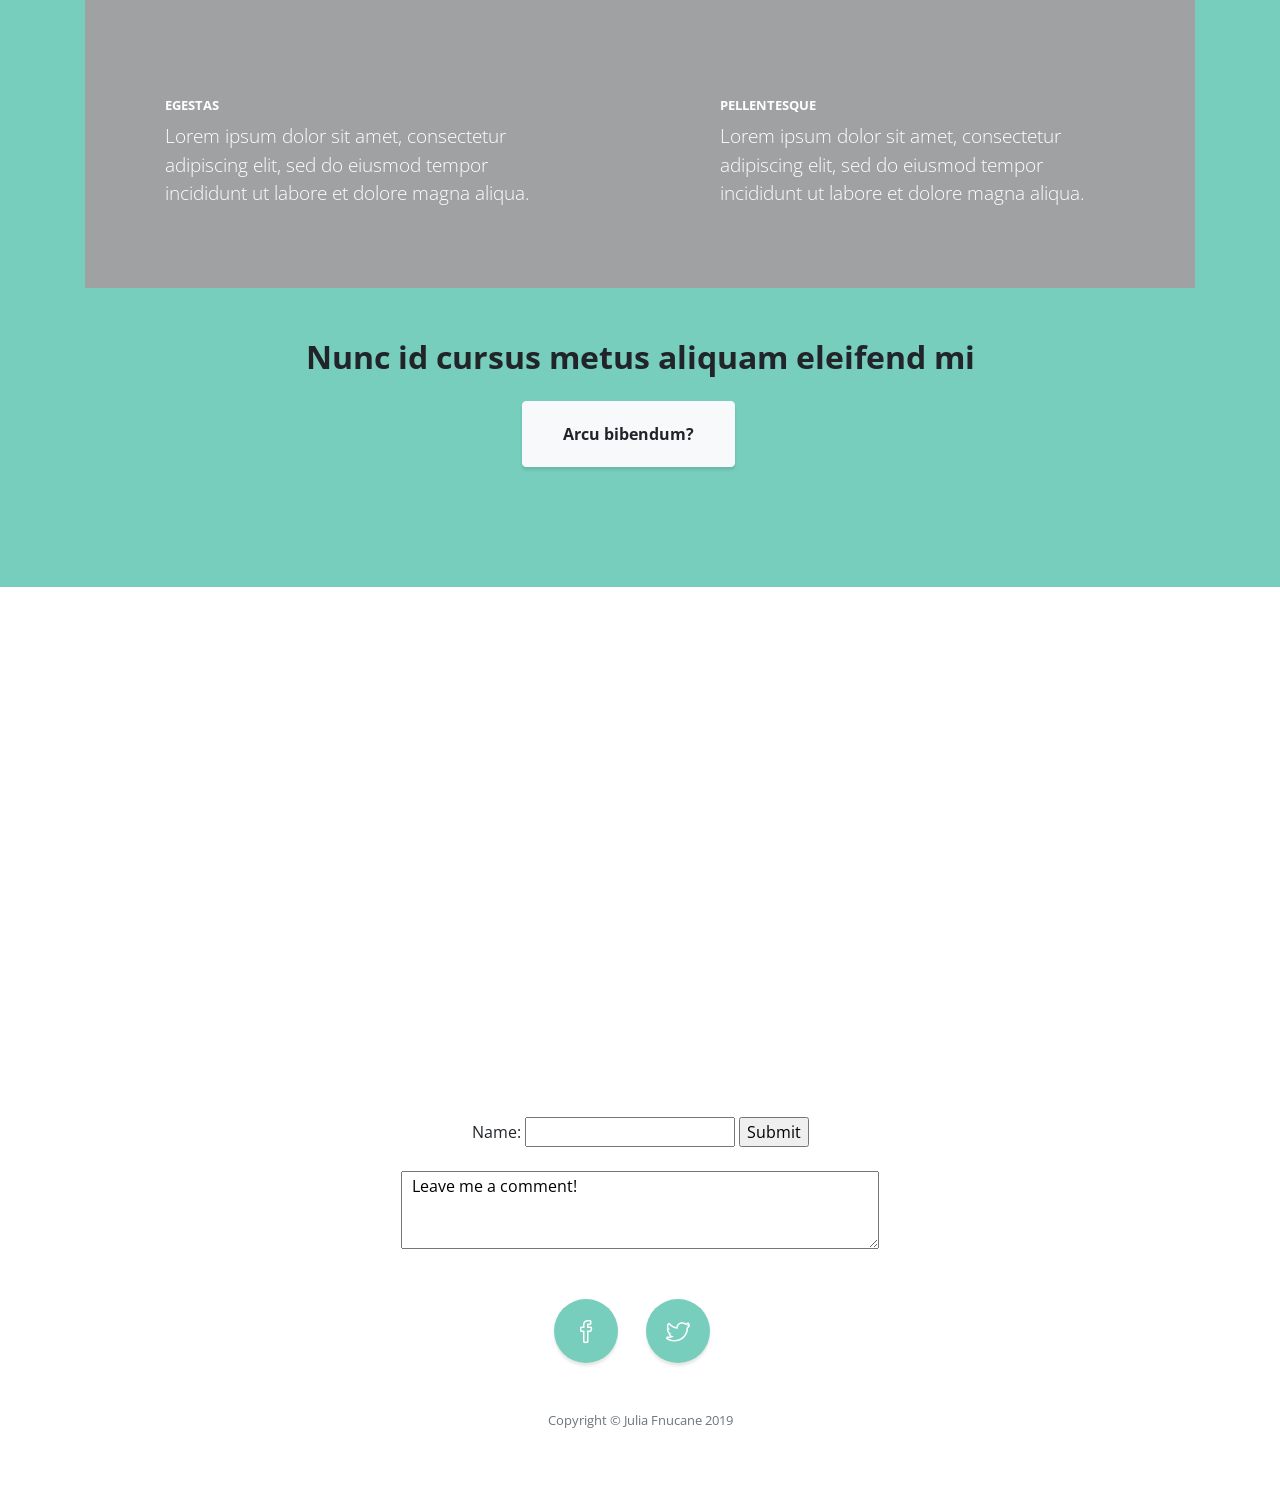
==== commit 3b03d99d: "Update" ====
--- a/index.html
+++ b/index.html
@@ -8,7 +8,7 @@
   <meta name="description" content="">
   <meta name="author" content="">
 
-  <title>Digital Analys </title>
+  <title>Julia Finucane Portfolio</title>
 
   <!-- Bootstrap Core CSS -->
   <link href="vendor/bootstrap/css/bootstrap.min.css" rel="stylesheet">
@@ -21,6 +21,10 @@
   <!-- Custom CSS -->
   <link href="css/stylish-portfolio.min.css" rel="stylesheet">
 
+  <style>
+@import url('https://fonts.googleapis.com/css?family=Open+Sans+Condensed:300&display=swap');
+</style>
+
 </head>
 
 <body id="page-top">
@@ -32,13 +36,10 @@
   <nav id="sidebar-wrapper">
     <ul class="sidebar-nav">
       <li class="sidebar-brand">
-        <a class="js-scroll-trigger" href="#page-top">Digital Analys</a>
+        <a class="js-scroll-trigger" href="#page-top">Home</a>
       </li>
       <li class="sidebar-nav-item">
         <a class="js-scroll-trigger" href="#page-top">Home</a>
-      </li>
-      <li class="sidebar-nav-item">
-        <a class="js-scroll-trigger" href="#services">Certificates</a>
       </li>
       <li class="sidebar-nav-item">
         <a class="js-scroll-trigger" href="#projects">Projects</a>
@@ -52,13 +53,14 @@
   <!-- Header -->
   <header class="masthead d-flex">
     <div class="container text-center my-auto">
-      <h1 class="mb-1">Digital Analys</h1>
+      <h1 class="mb-1">Julia Finucane</h1>
       <h3 class="mb-5">
         <em>A Lorem ipsum dolor sit amet,
           consectetur adipiscing elit.</em>
       </h3>
     <div class="overlay"></div>
   </header>
+
 
   <!-- Projects -->
   <section class="content-section" id="projects">
@@ -73,7 +75,7 @@
             <span class="caption">
               <span class="caption-content">
                 <h2>Fames</h2>
-                <p class="mb-0">Mauris augue neque gravida in fermentum et sollicitudin!</p>
+                <p class="mb-0">Lorem ipsum dolor sit amet, consectetur adipiscing elit, sed do eiusmod tempor incididunt ut labore et dolore magna aliqua.</p>
               </span>
             </span>
             <img class="img-fluid" src="img/portfolio-1.jpg" alt="">
@@ -84,7 +86,7 @@
             <span class="caption">
               <span class="caption-content">
                 <h2>Volutpat</h2>
-                <p class="mb-0">Et netus et malesuada fames ac turpis hendrerit gravida egestas maecenas!</p>
+                <p class="mb-0">Lorem ipsum dolor sit amet, consectetur adipiscing elit, sed do eiusmod tempor incididunt ut labore et dolore magna aliqua.</p>
               </span>
             </span>
             <img class="img-fluid" src="img/portfolio-2.jpg" alt="">
@@ -95,7 +97,7 @@
             <span class="caption">
               <span class="caption-content">
                 <h2>Egestas</h2>
-                <p class="mb-0">Dui accumsan sit amet nulla tellus facilisi morbi tempus iaculis!</p>
+                <p class="mb-0">Lorem ipsum dolor sit amet, consectetur adipiscing elit, sed do eiusmod tempor incididunt ut labore et dolore magna aliqua.</p>
               </span>
             </span>
             <img class="img-fluid" src="img/portfolio-3.jpg" alt="">
@@ -106,7 +108,7 @@
             <span class="caption">
               <span class="caption-content">
                 <h2>Pellentesque</h2>
-                <p class="mb-0">Sit amet consectetur adipiscing elit duis tristique sollicitudin nibh.</p>
+                <p class="mb-0">Lorem ipsum dolor sit amet, consectetur adipiscing elit, sed do eiusmod tempor incididunt ut labore et dolore magna aliqua.</p>
               </span>
             </span>
             <img class="img-fluid" src="img/portfolio-4.jpg" alt="">
@@ -114,15 +116,11 @@
         </div>
       </div>
     </div>
-  </section>
-
-  <!-- Call to Action -->
-  <section class="content-section bg-primary text-white">
     <div class="container text-center">
       <h2 class="mb-4">Nunc id cursus metus aliquam eleifend mi</h2>
       <a href="https://giphy.com/gifs/3ornjSZp9jUtEFlsL6/fullscreen"
       target="_blank"
-      class="btn btn-xl btn-light mr-4">Arcu bibendum!</a>
+      class="btn btn-xl btn-light mr-4">Arcu bibendum?</a>
     </div>
   </section>
 
@@ -134,6 +132,15 @@
       <a href="https://maps.google.com/maps?f=q&amp;source=embed&amp;hl=en&amp;geocode=&amp;q=Twitter,+Inc.,+Market+Street,+San+Francisco,+CA&amp;aq=0&amp;oq=twitter&amp;sll=28.659344,-81.187888&amp;sspn=0.128789,0.264187&amp;ie=UTF8&amp;hq=Twitter,+Inc.,+Market+Street,+San+Francisco,+CA&amp;t=m&amp;z=15&amp;iwloc=A"></a>
     </small>
   </section>
+
+  <!-- Comment -->
+    <form action="/action_page.php" id="usrform">
+    Name: <input type="text" name="usrname">
+    <input type="submit">
+  </form>
+  <br>
+  <textarea rows="3" cols="50" name="comment" form="usrform">
+  Leave me a comment!</textarea>
 
   <!-- Footer -->
   <footer class="footer text-center">
--- a/css/stylish-portfolio.min.css
+++ b/css/stylish-portfolio.min.css
@@ -1,5 +1,340 @@
-/*!
- * Start Bootstrap - Stylish Portfolio v5.0.6 (https://startbootstrap.com/template-overviews/stylish-portfolio)
- * Copyright 2013-2019 Start Bootstrap
- * Licensed under MIT (https://github.com/BlackrockDigital/startbootstrap-stylish-portfolio/blob/master/LICENSE)
- */body,html{width:100%;height:100%}body{font-family:'Source Sans Pro'}.btn-xl{padding:1.25rem 2.5rem}.content-section{padding-top:7.5rem;padding-bottom:7.5rem}.content-section-heading h2{font-size:3rem}.content-section-heading h3{font-size:1rem;text-transform:uppercase}h1,h2,h3,h4,h5,h6{font-weight:700}.text-faded{color:rgba(255,255,255,.7)}.map{height:30rem}@media (max-width:992px){.map{height:75%}}.map iframe{pointer-events:none}.scroll-to-top{position:fixed;right:15px;bottom:15px;display:none;width:50px;height:50px;text-align:center;color:#fff;background:rgba(52,58,64,.5);line-height:45px}.scroll-to-top:focus,.scroll-to-top:hover{color:#fff}.scroll-to-top:hover{background:#343a40}.scroll-to-top i{font-weight:800}.masthead{min-height:30rem;position:relative;display:table;width:100%;height:auto;padding-top:8rem;padding-bottom:8rem;background:-webkit-gradient(linear,left top,right top,from(rgba(255,255,255,.1)),to(rgba(255,255,255,.1))),url(../img/bg-masthead.jpg);background:linear-gradient(90deg,rgba(255,255,255,.1) 0,rgba(255,255,255,.1) 100%),url(../img/bg-masthead.jpg);background-position:center center;background-repeat:no-repeat;background-size:cover}.masthead h1{font-size:4rem;margin:0;padding:0}@media (min-width:992px){.masthead{height:100vh}.masthead h1{font-size:5.5rem}}#sidebar-wrapper{position:fixed;z-index:2;right:0;width:250px;height:100%;-webkit-transition:all .4s ease 0s;transition:all .4s ease 0s;-webkit-transform:translateX(250px);transform:translateX(250px);background:#1d809f;border-left:1px solid rgba(255,255,255,.1)}.sidebar-nav{position:absolute;top:0;width:250px;margin:0;padding:0;list-style:none}.sidebar-nav li.sidebar-nav-item a{display:block;text-decoration:none;color:#fff;padding:15px}.sidebar-nav li a:hover{text-decoration:none;color:#fff;background:rgba(255,255,255,.2)}.sidebar-nav li a:active,.sidebar-nav li a:focus{text-decoration:none}.sidebar-nav>.sidebar-brand{font-size:1.2rem;background:rgba(52,58,64,.1);height:80px;line-height:50px;padding-top:15px;padding-bottom:15px;padding-left:15px}.sidebar-nav>.sidebar-brand a{color:#fff}.sidebar-nav>.sidebar-brand a:hover{color:#fff;background:0 0}#sidebar-wrapper.active{right:250px;width:250px;-webkit-transition:all .4s ease 0s;transition:all .4s ease 0s}.menu-toggle{position:fixed;right:15px;top:15px;width:50px;height:50px;text-align:center;color:#fff;background:rgba(52,58,64,.5);line-height:50px;z-index:999}.menu-toggle:focus,.menu-toggle:hover{color:#fff}.menu-toggle:hover{background:#343a40}.service-icon{background-color:#fff;color:#1d809f;height:7rem;width:7rem;display:block;line-height:7.5rem;font-size:2.25rem;-webkit-box-shadow:0 3px 3px 0 rgba(0,0,0,.1);box-shadow:0 3px 3px 0 rgba(0,0,0,.1)}.callout{padding:15rem 0;background:-webkit-gradient(linear,left top,right top,from(rgba(255,255,255,.1)),to(rgba(255,255,255,.1))),url(../img/bg-callout.jpg);background:linear-gradient(90deg,rgba(255,255,255,.1) 0,rgba(255,255,255,.1) 100%),url(../img/bg-callout.jpg);background-position:center center;background-repeat:no-repeat;background-size:cover}.callout h2{font-size:3.5rem;font-weight:700;display:block;max-width:30rem}.portfolio-item{display:block;position:relative;overflow:hidden;max-width:530px;margin:auto auto 1rem}.portfolio-item .caption{display:-webkit-box;display:-ms-flexbox;display:flex;height:100%;width:100%;background-color:rgba(33,37,41,.2);position:absolute;top:0;bottom:0;z-index:1}.portfolio-item .caption .caption-content{color:#fff;margin:auto 2rem 2rem}.portfolio-item .caption .caption-content h2{font-size:.8rem;text-transform:uppercase}.portfolio-item .caption .caption-content p{font-weight:300;font-size:1.2rem}@media (min-width:992px){.portfolio-item{max-width:none;margin:0}.portfolio-item .caption{-webkit-transition:-webkit-clip-path .25s ease-out,background-color .7s;-webkit-clip-path:inset(0);clip-path:inset(0)}.portfolio-item .caption .caption-content{-webkit-transition:opacity .25s;transition:opacity .25s;margin-left:5rem;margin-right:5rem;margin-bottom:5rem}.portfolio-item img{-webkit-transition:-webkit-clip-path .25s ease-out;-webkit-clip-path:inset(-1px);clip-path:inset(-1px)}.portfolio-item:hover img{-webkit-clip-path:inset(2rem);clip-path:inset(2rem)}.portfolio-item:hover .caption{background-color:rgba(29,128,159,.9);-webkit-clip-path:inset(2rem);clip-path:inset(2rem)}}footer.footer{padding-top:5rem;padding-bottom:5rem}footer.footer .social-link{display:block;height:4rem;width:4rem;line-height:4.3rem;font-size:1.5rem;background-color:#1d809f;-webkit-transition:background-color .15s ease-in-out;transition:background-color .15s ease-in-out;-webkit-box-shadow:0 3px 3px 0 rgba(0,0,0,.1);box-shadow:0 3px 3px 0 rgba(0,0,0,.1)}footer.footer .social-link:hover{background-color:#155d74;text-decoration:none}a{color:#1d809f}a:active,a:focus,a:hover{color:#155d74}.btn-primary{background-color:#1d809f!important;border-color:#1d809f!important;color:#fff!important}.btn-primary:active,.btn-primary:focus,.btn-primary:hover{background-color:#155d74!important;border-color:#155d74!important}.btn-secondary{background-color:#ecb807!important;border-color:#ecb807!important;color:#fff!important}.btn-secondary:active,.btn-secondary:focus,.btn-secondary:hover{background-color:#ba9106!important;border-color:#ba9106!important}.btn-dark{color:#fff!important}.btn{-webkit-box-shadow:0 3px 3px 0 rgba(0,0,0,.1);box-shadow:0 3px 3px 0 rgba(0,0,0,.1);font-weight:700}.bg-primary{background-color:#1d809f!important}.text-primary{color:#1d809f!important}.text-secondary{color:#ecb807!important}+/*!* Start Bootstrap - Stylish Portfolio v5.0.6 (https://startbootstrap.com/template-overviews/stylish-portfolio)* Copyright 2013-2019 Start Bootstrap* Licensed under MIT (https://github.com/BlackrockDigital/startbootstrap-stylish-portfolio/blob/master/LICENSE)*/
+body,html{
+	width:100%;
+	height:100%
+}
+body{
+	font-family: 'Open Sans Condensed', sans-serif;
+}
+
+.btn-xl{
+	padding:1.25rem 2.5rem
+}
+.content-section{
+	padding-top:7.5rem;
+	padding-bottom:7.5rem
+}
+.content-section-heading h2{
+	font-size:3rem
+}
+.content-section-heading h3{
+	font-size:1rem;
+	text-transform:uppercase
+}
+h1,h2,h3,h4,h5,h6{
+	font-weight:700
+}
+
+h1.mb-1{
+	color:rgba(0, 0, 0, 0.8);
+}
+
+.text-faded{
+	color:rgba(255,255,255,.7)
+}
+.map{
+	height:30rem
+}
+@media (max-width:992px){
+	.map{
+		height:75%
+}
+}
+.map iframe{
+	pointer-events:none
+}
+.scroll-to-top{
+	position:fixed;
+	right:15px;
+	bottom:15px;
+	display:none;
+	width:50px;
+	height:50px;
+	text-align:center;
+	color:#fff;
+	background:rgba(52,58,64,.5);
+	line-height:45px
+}
+.scroll-to-top:focus,.scroll-to-top:hover{
+	color:#fff
+}
+.scroll-to-top:hover{
+	background:#343a40
+}
+.scroll-to-top i{
+	font-weight:800
+}
+.masthead{
+	min-height:30rem;
+	position:relative;
+	display:table;
+	width:100%;
+	height:auto;
+	padding-top:8rem;
+	padding-bottom:8rem;
+	background:-webkit-gradient(linear,left top,right top,from(rgba(255,255,255,.1)),to(rgba(255,255,255,.1))),url(../img/bg-masthead.jpg);
+	background:linear-gradient(90deg,rgba(255,255,255,.4) 0,rgba(255,255,255,.4) 100%),url(../img/bg-masthead.jpg);
+	background-position:center center;
+	background-repeat:no-repeat;
+	background-size:cover
+}
+.masthead h1{
+	font-size:4rem;
+	margin:0;
+	padding:0;
+}
+
+@media (min-width:992px){
+	.masthead{
+		height:100vh
+}
+	.masthead h1{
+		font-size:5.5rem
+}
+}
+#sidebar-wrapper{
+	position:fixed;
+	z-index:2;
+	right:0;
+	width:250px;
+	height:100%;
+	-webkit-transition:all .4s ease 0s;
+	transition:all .4s ease 0s;
+	-webkit-transform:translateX(250px);
+	transform:translateX(250px);
+	background:rgb(119, 206, 188);
+	border-left:1px solid rgba(255,255,255,.1)
+}
+.sidebar-nav{
+	position:absolute;
+	top:0;
+	width:250px;
+	margin:0;
+	padding:0;
+	list-style:none
+}
+.sidebar-nav li.sidebar-nav-item a{
+	display:block;
+	text-decoration:none;
+	color:#fff;
+	padding:15px
+}
+.sidebar-nav li a:hover{
+	text-decoration:none;
+	color:#fff;
+	background:rgba(255,255,255,.2)
+}
+.sidebar-nav li a:active,.sidebar-nav li a:focus{
+	text-decoration:none
+}
+.sidebar-nav>.sidebar-brand{
+	font-size:1.2rem;
+	background:rgba(52,58,64,.1);
+	height:80px;
+	line-height:50px;
+	padding-top:15px;
+	padding-bottom:15px;
+	padding-left:15px
+}
+.sidebar-nav>.sidebar-brand a{
+	color:#fff
+}
+.sidebar-nav>.sidebar-brand a:hover{
+	color:#fff;
+	background:0 0
+}
+#sidebar-wrapper.active{
+	right:250px;
+	width:250px;
+	-webkit-transition:all .4s ease 0s;
+	transition:all .4s ease 0s
+}
+.menu-toggle{
+	position:fixed;
+	right:15px;
+	top:15px;
+	width:50px;
+	height:50px;
+	text-align:center;
+	color:#fff;
+	background:rgba(52,58,64,.5);
+	line-height:50px;
+	z-index:999
+}
+.menu-toggle:focus,.menu-toggle:hover{
+	color:#fff
+}
+.menu-toggle:hover{
+	background:#343a40
+}
+.service-icon{
+	background-color:#fff;
+	color:#1d809f;
+	height:7rem;
+	width:7rem;
+	display:block;
+	line-height:7.5rem;
+	font-size:2.25rem;
+	-webkit-box-shadow:0 3px 3px 0 rgba(0,0,0,.1);
+	box-shadow:0 3px 3px 0 rgba(0,0,0,.1)
+}
+.callout{
+	padding:15rem 0;
+	background:-webkit-gradient(linear,left top,right top,from(rgba(255,255,255,.1)),to(rgba(255,255,255,.1))),url(../img/bg-callout.jpg);
+	background:linear-gradient(90deg,rgba(255,255,255,.1) 0,rgba(255,255,255,.1) 100%),url(../img/bg-callout.jpg);
+	background-position:center center;
+	background-repeat:no-repeat;
+	background-size:cover
+}
+.callout h2{
+	font-size:3.5rem;
+	font-weight:700;
+	display:block;
+	max-width:30rem
+}
+.portfolio-item{
+	display:block;
+	position:relative;
+	overflow:hidden;
+	max-width:530px;
+	margin:auto auto 1rem
+}
+.portfolio-item .caption{
+	display:-webkit-box;
+	display:-ms-flexbox;
+	display:flex;
+	height:100%;
+	width:100%;
+	background-color:rgba(33,37,41,.2);
+	position:absolute;
+	top:0;
+	bottom:0;
+	z-index:1
+}
+.portfolio-item .caption .caption-content{
+	color:#fff;
+	margin:auto 2rem 2rem
+}
+.portfolio-item .caption .caption-content h2{
+	font-size:.8rem;
+	text-transform:uppercase;
+}
+.portfolio-item .caption .caption-content p{
+	font-weight:300;
+	font-size:1.2rem;
+}
+@media (min-width:992px){
+	.portfolio-item{
+		max-width:none;
+		width: 100%;
+		height: auto;
+		margin:0
+}
+	.portfolio-item .caption{
+		-webkit-transition:-webkit-clip-path .25s ease-out,background-color .7s;
+		-webkit-clip-path:inset(0);
+		clip-path:inset(0)
+}
+	.portfolio-item .caption .caption-content{
+		-webkit-transition:opacity .25s;
+		transition:opacity .25s;
+		margin-left:5rem;
+		margin-right:5rem;
+		margin-bottom:5rem
+}
+	.portfolio-item img{
+		-webkit-transition:-webkit-clip-path .25s ease-out;
+		-webkit-clip-path:inset(-1px);
+		clip-path:inset(-1px)
+}
+	.portfolio-item:hover img{
+		-webkit-clip-path:inset(2rem);
+		clip-path:inset(2rem)
+}
+	.portfolio-item:hover .caption{
+		background-color:rgba(0,0,0,.9);
+		-webkit-clip-path:inset(2rem);
+		clip-path:inset(2rem)
+}
+}
+
+.content-section, #idprojects {
+    background-color:rgb(119, 206, 188);
+}
+
+.mb-4 {
+	padding: 50px 0px 0px 0px;
+}
+
+form {
+text-align: center;
+padding-top: 50px;
+}
+
+textarea {
+	display: block;
+	margin-left: auto;
+	margin-right: auto;
+	margin-bottom: 50px;
+}
+
+footer.footer{
+	padding-bottom:5rem
+}
+footer.footer .social-link{
+	display:block;
+	height:4rem;
+	width:4rem;
+	line-height:4.3rem;
+	font-size:1.5rem;
+	background-color:rgb(119, 206, 188);
+	-webkit-transition:background-color .15s ease-in-out;
+	transition:background-color .15s ease-in-out;
+	-webkit-box-shadow:0 3px 3px 0 rgba(0,0,0,.1);
+	box-shadow:0 3px 3px 0 rgba(0,0,0,.1)
+}
+footer.footer .social-link:hover{
+	background-color:rgba(32, 98, 75, 1);
+	text-decoration:none
+}
+a{
+	color:#1d809f;
+}
+a:active,a:focus,a:hover{
+	color:#155d74
+}
+.btn-primary{
+	background-color:#1d809f;
+	border-color:#1d809f;
+	color:#fff
+}
+.btn-primary:active,.btn-primary:focus,.btn-primary:hover{
+	background-color:#155d74;
+	border-color:#155d74;
+}
+.btn-secondary{
+	background-color:#ecb807;
+	border-color:#ecb807;
+	color:#fff;
+}
+.btn-secondary:active,.btn-secondary:focus,.btn-secondary:hover{
+	background-color:#ba9106;
+	border-color:#ba9106;
+}
+.btn-dark{
+	color:#fff;
+}
+.btn{
+	-webkit-box-shadow:0 3px 3px 0 rgba(0,0,0,.1);
+	box-shadow:0 3px 3px 0 rgba(0,0,0,.1);
+	font-weight:700
+}
+.bg-primary{
+	background-color:rgba(32, 98, 75, 1);
+}
+.text-primary{
+	color:#1d809f
+}
+.text-secondary{
+	color: black
+}
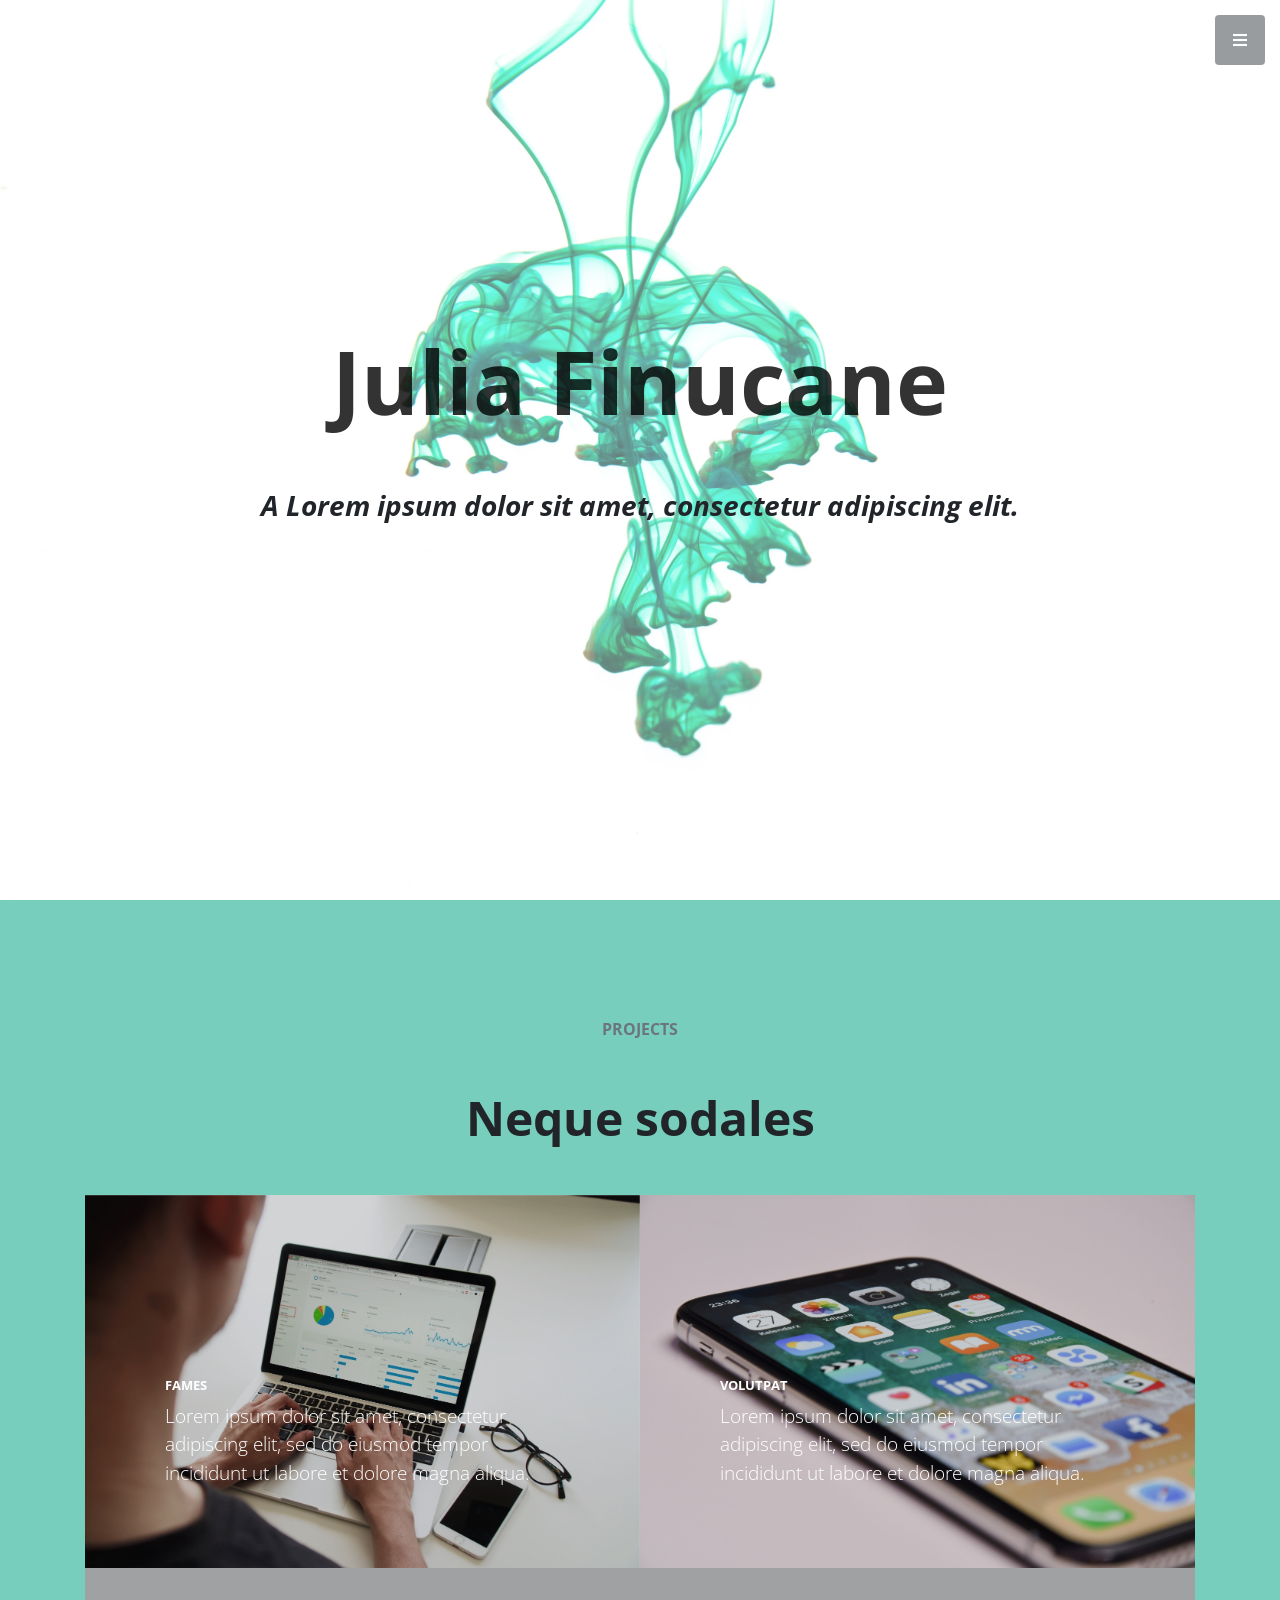
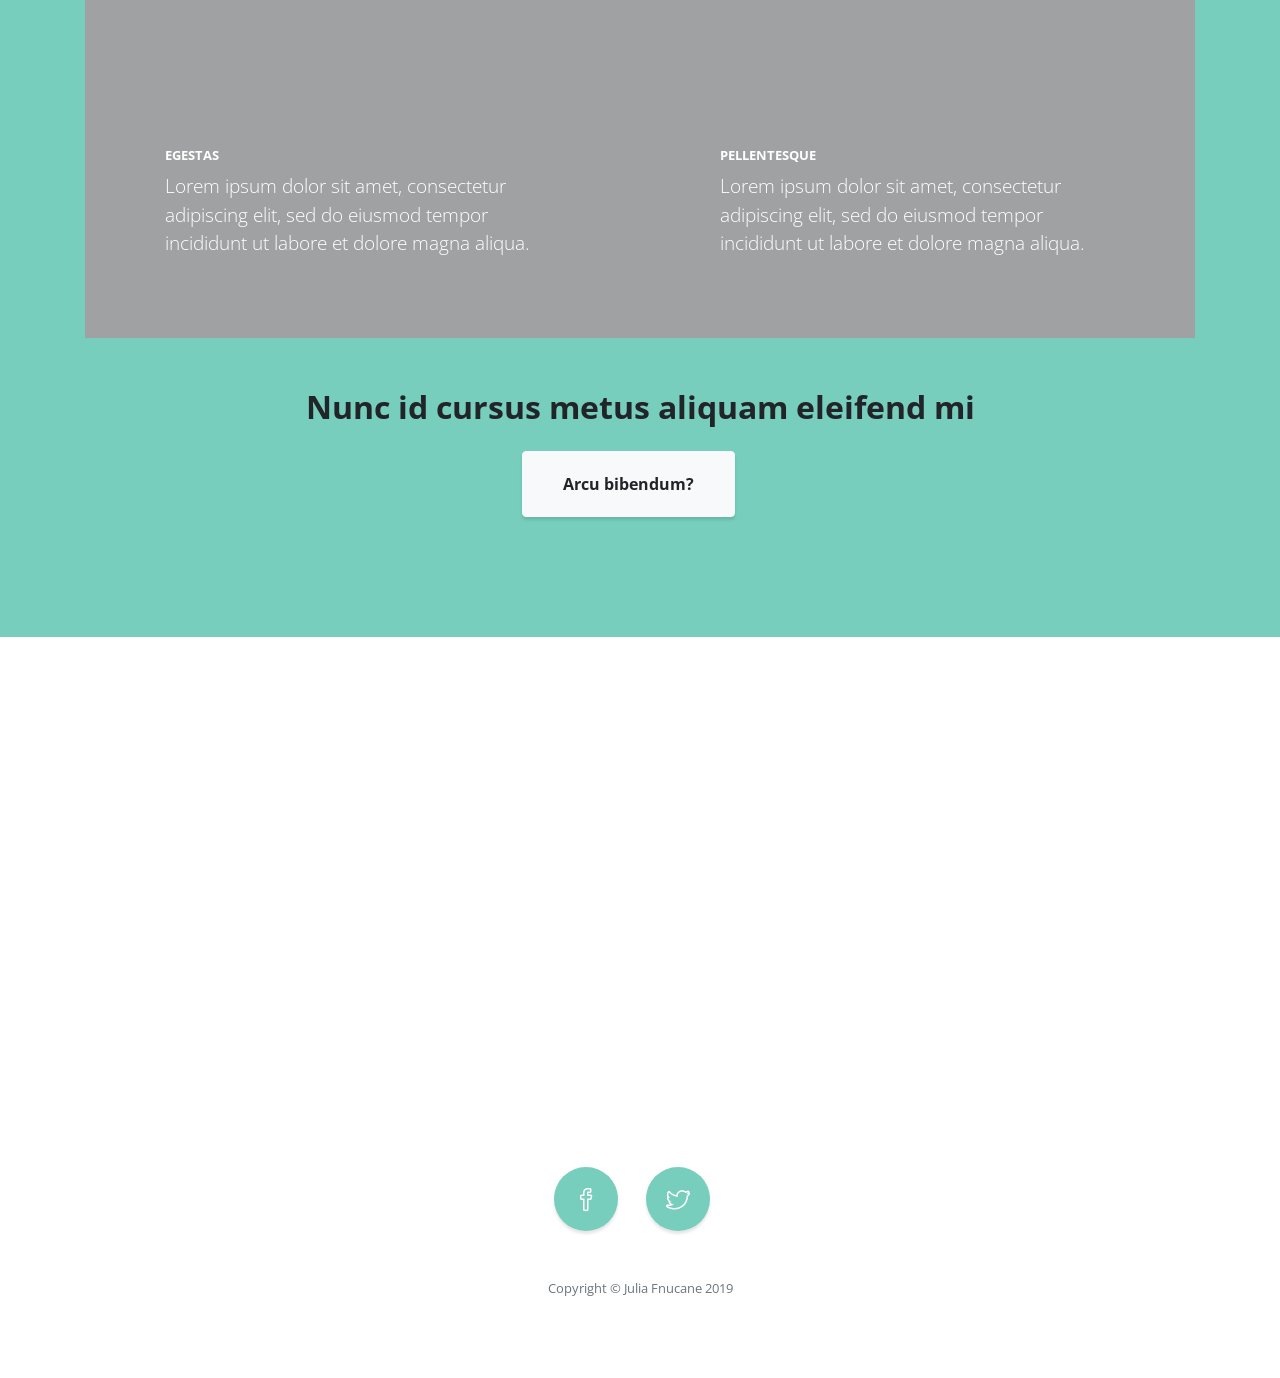
==== commit 3b068c65: "Update" ====
--- a/index.html
+++ b/index.html
@@ -2,6 +2,16 @@
 <html lang="en">
 
 <head>
+
+  <!-- Bootstrap core JavaScript -->
+  <script src="vendor/jquery/jquery.min.js"></script>
+  <script src="vendor/bootstrap/js/bootstrap.bundle.min.js"></script>
+
+  <!-- Plugin JavaScript -->
+  <script src="vendor/jquery-easing/jquery.easing.min.js"></script>
+
+  <!-- Custom scripts for this template -->
+  <script src="js/stylish-portfolio.min.js"></script>
 
   <meta charset="utf-8">
   <meta name="viewport" content="width=device-width, initial-scale=1, shrink-to-fit=no">
@@ -133,15 +143,6 @@
     </small>
   </section>
 
-  <!-- Comment -->
-    <form action="/action_page.php" id="usrform">
-    Name: <input type="text" name="usrname">
-    <input type="submit">
-  </form>
-  <br>
-  <textarea rows="3" cols="50" name="comment" form="usrform">
-  Leave me a comment!</textarea>
-
   <!-- Footer -->
   <footer class="footer text-center">
     <div class="container">
@@ -167,16 +168,6 @@
     <i class="fas fa-angle-up"></i>
   </a>
 
-  <!-- Bootstrap core JavaScript -->
-  <script src="vendor/jquery/jquery.min.js"></script>
-  <script src="vendor/bootstrap/js/bootstrap.bundle.min.js"></script>
-
-  <!-- Plugin JavaScript -->
-  <script src="vendor/jquery-easing/jquery.easing.min.js"></script>
-
-  <!-- Custom scripts for this template -->
-  <script src="js/stylish-portfolio.min.js"></script>
-
 </body>
 
 </html>
--- a/css/stylish-portfolio.min.css
+++ b/css/stylish-portfolio.min.css
@@ -39,6 +39,7 @@
 	.map{
 		height:75%
 }
+
 }
 .map iframe{
 	pointer-events:none
@@ -266,16 +267,8 @@
 	padding: 50px 0px 0px 0px;
 }
 
-form {
-text-align: center;
-padding-top: 50px;
-}
-
-textarea {
-	display: block;
-	margin-left: auto;
-	margin-right: auto;
-	margin-bottom: 50px;
+.mb-5 {
+	padding-top: 50px;
 }
 
 footer.footer{
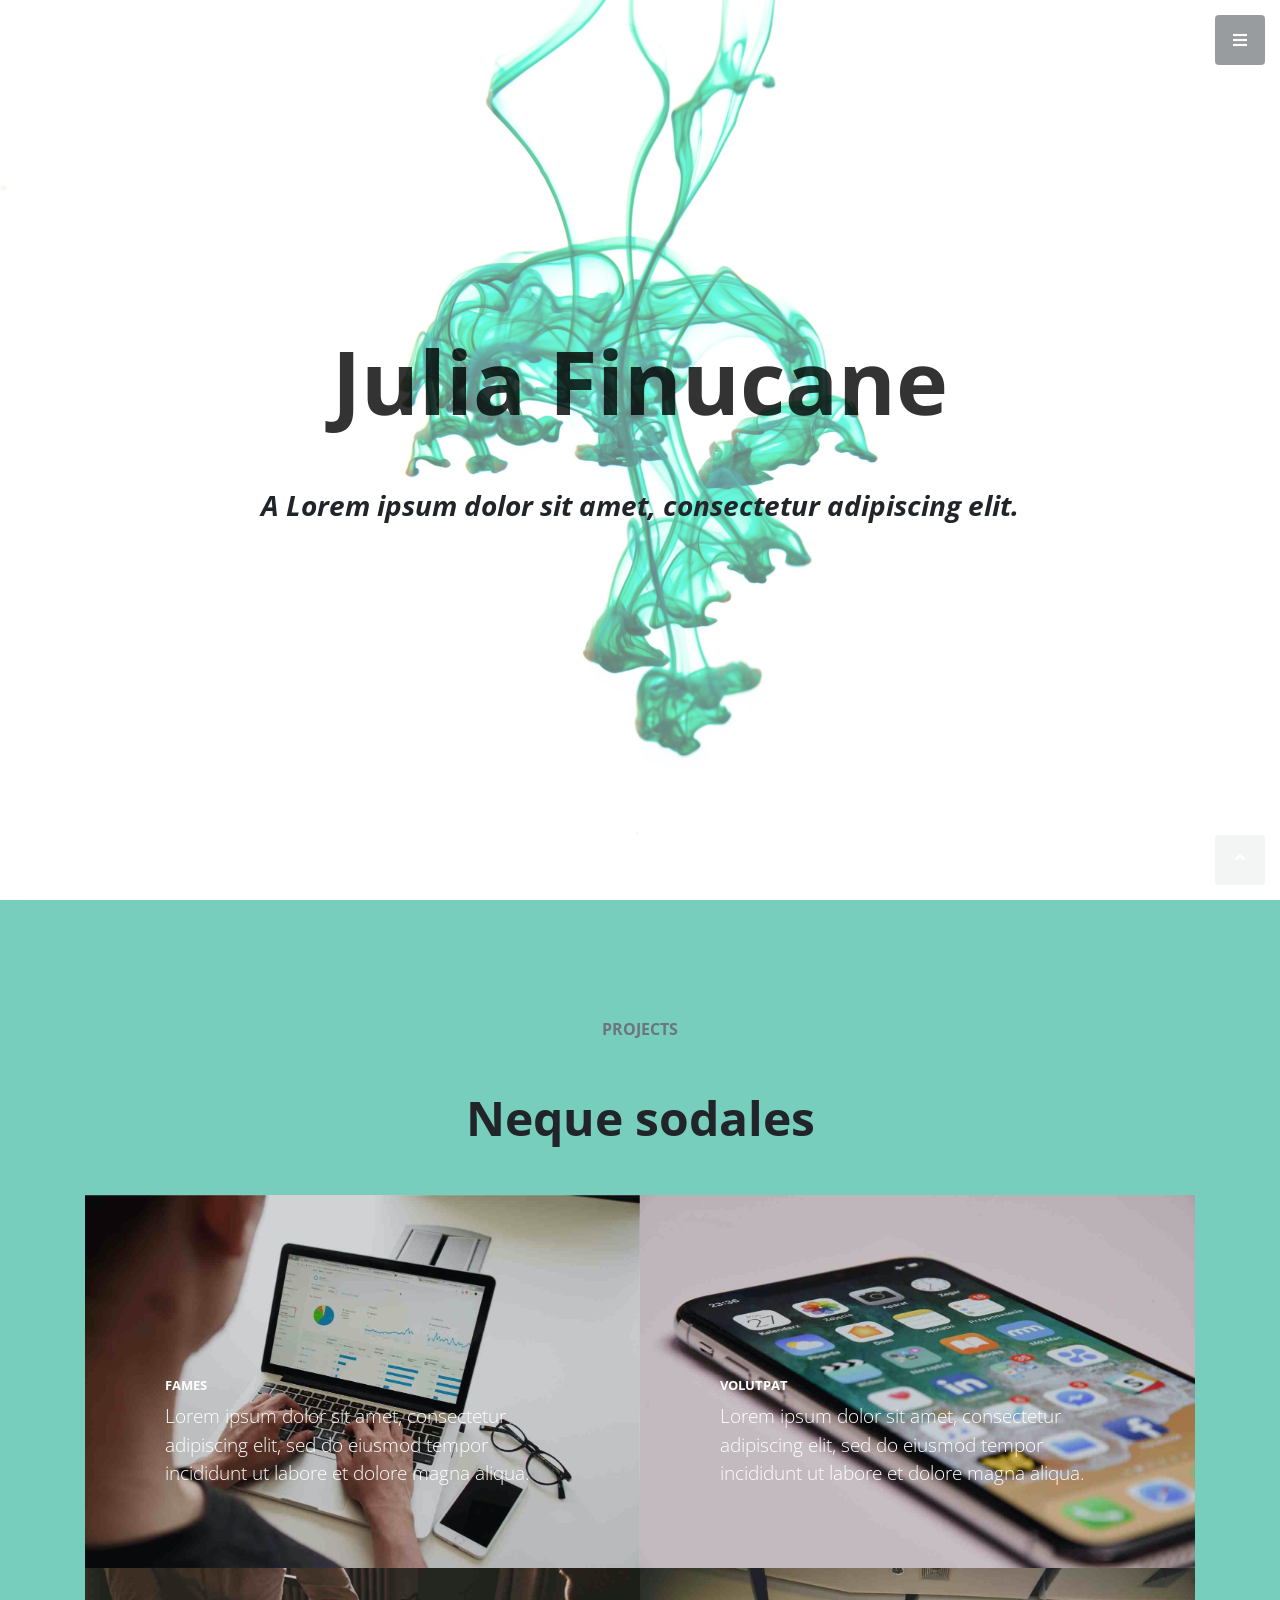
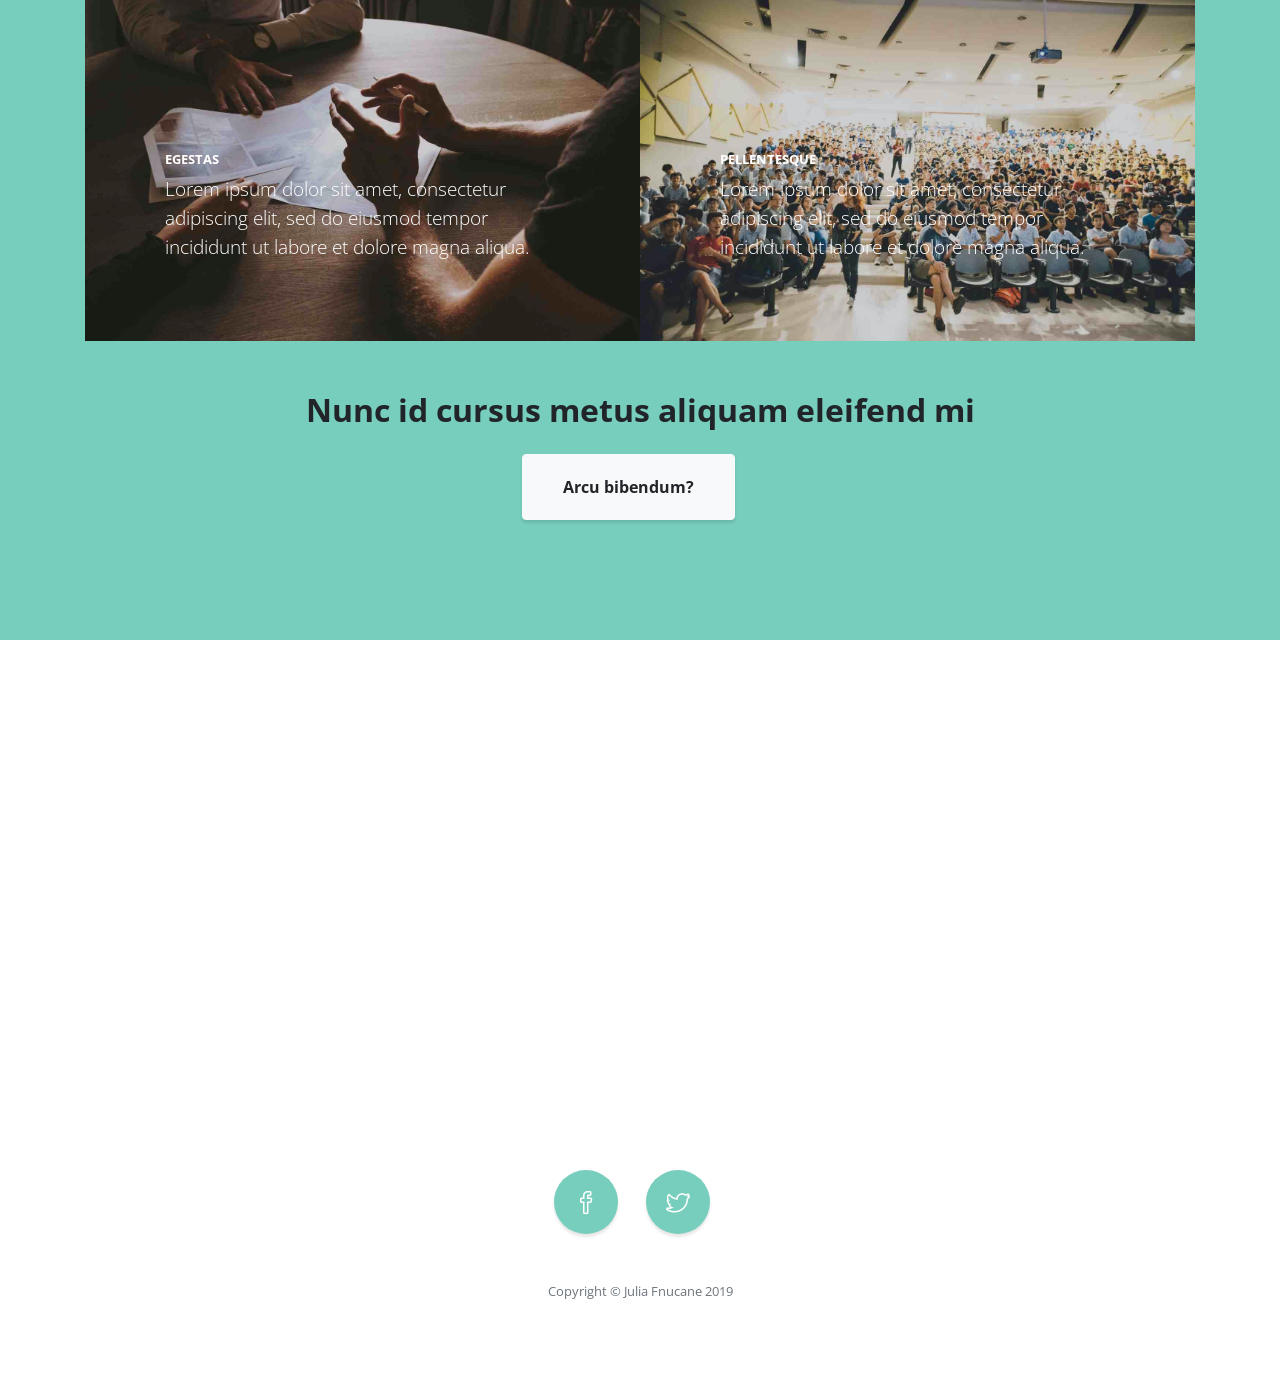
==== commit f8ec7dfe: "update" ====
--- a/index.html
+++ b/index.html
@@ -2,16 +2,6 @@
 <html lang="en">
 
 <head>
-
-  <!-- Bootstrap core JavaScript -->
-  <script src="vendor/jquery/jquery.min.js"></script>
-  <script src="vendor/bootstrap/js/bootstrap.bundle.min.js"></script>
-
-  <!-- Plugin JavaScript -->
-  <script src="vendor/jquery-easing/jquery.easing.min.js"></script>
-
-  <!-- Custom scripts for this template -->
-  <script src="js/stylish-portfolio.min.js"></script>
 
   <meta charset="utf-8">
   <meta name="viewport" content="width=device-width, initial-scale=1, shrink-to-fit=no">
@@ -168,6 +158,16 @@
     <i class="fas fa-angle-up"></i>
   </a>
 
+  <!-- Bootstrap core JavaScript -->
+  <script src="vendor/jquery/jquery.min.js"></script>
+  <script src="vendor/bootstrap/js/bootstrap.bundle.min.js"></script>
+
+  <!-- Plugin JavaScript -->
+  <script src="vendor/jquery-easing/jquery.easing.min.js"></script>
+
+  <!-- Custom scripts for this template -->
+  <script src="js/stylish-portfolio.min.js"></script>
+
 </body>
 
 </html>
--- a/css/stylish-portfolio.min.css
+++ b/css/stylish-portfolio.min.css
@@ -93,7 +93,7 @@
 		font-size:5.5rem
 }
 }
-#sidebar-wrapper{
+	#sidebar-wrapper{
 	position:fixed;
 	z-index:2;
 	right:0;
